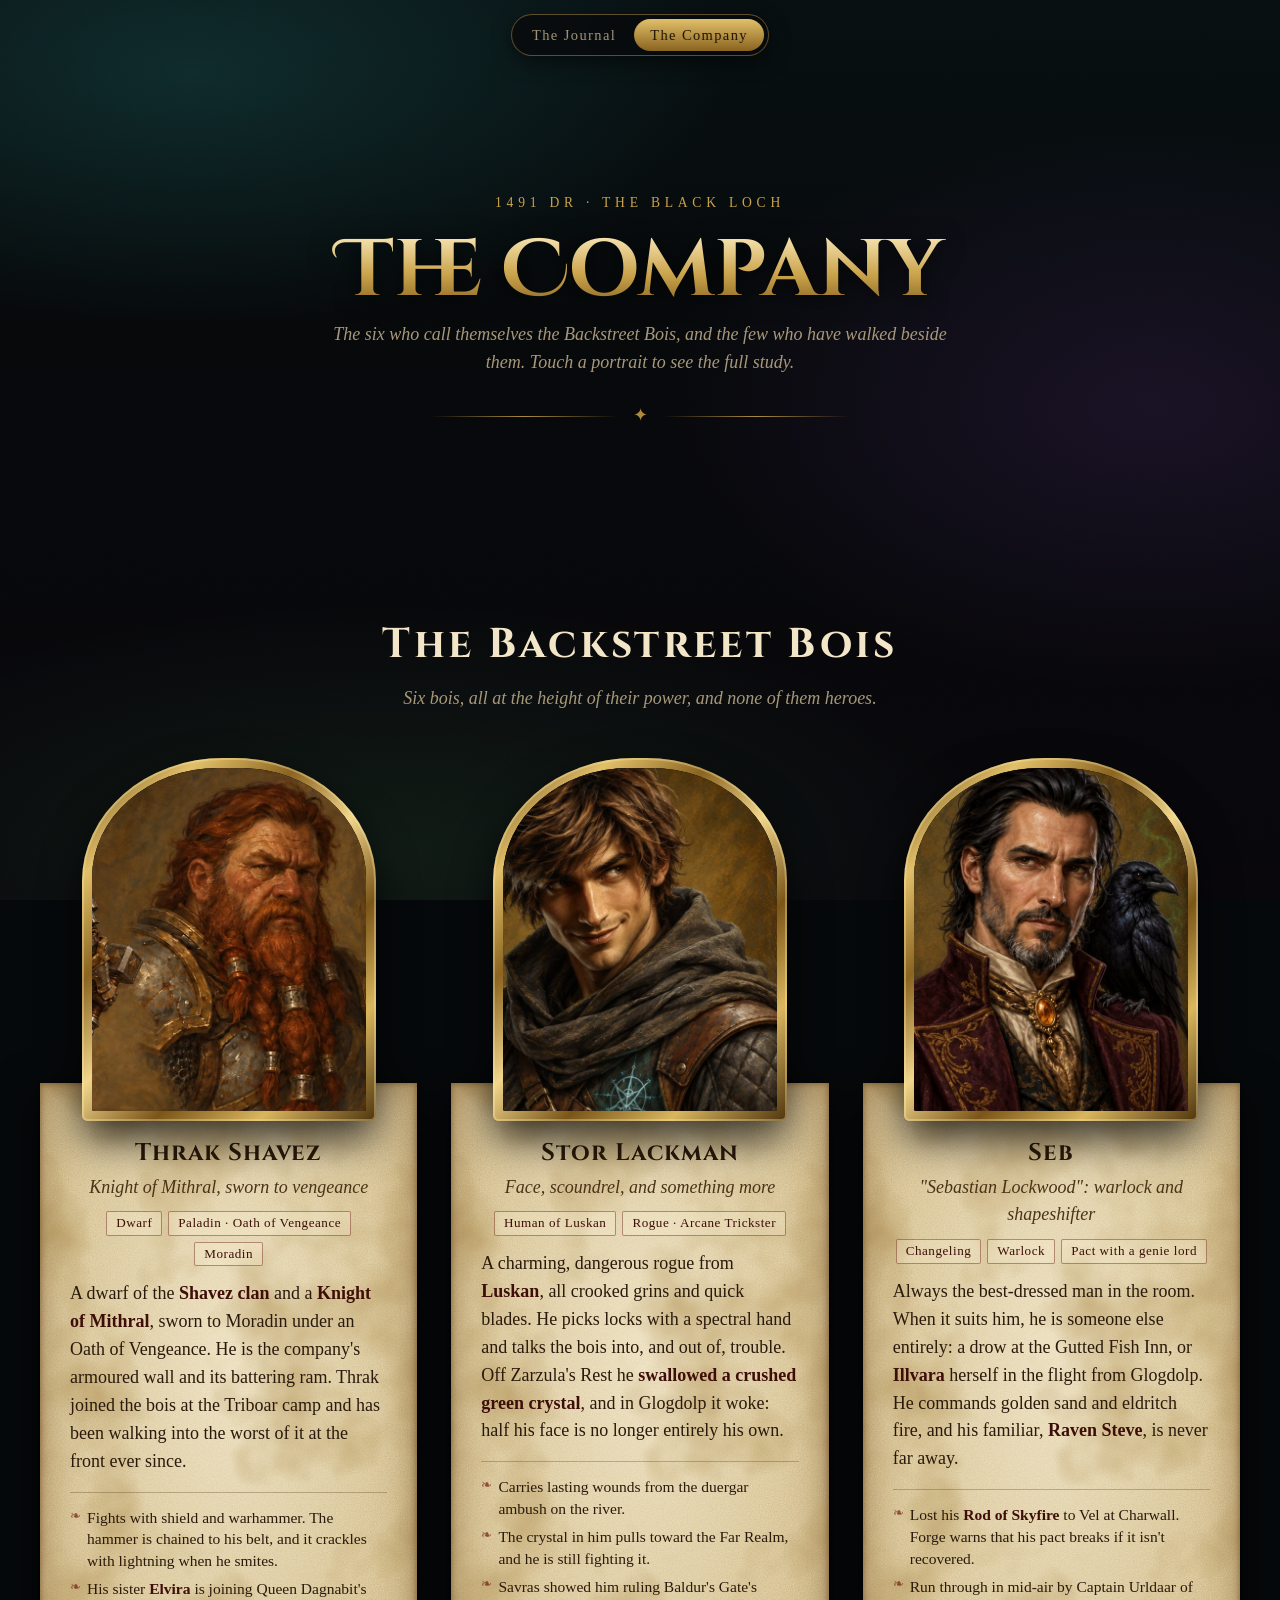
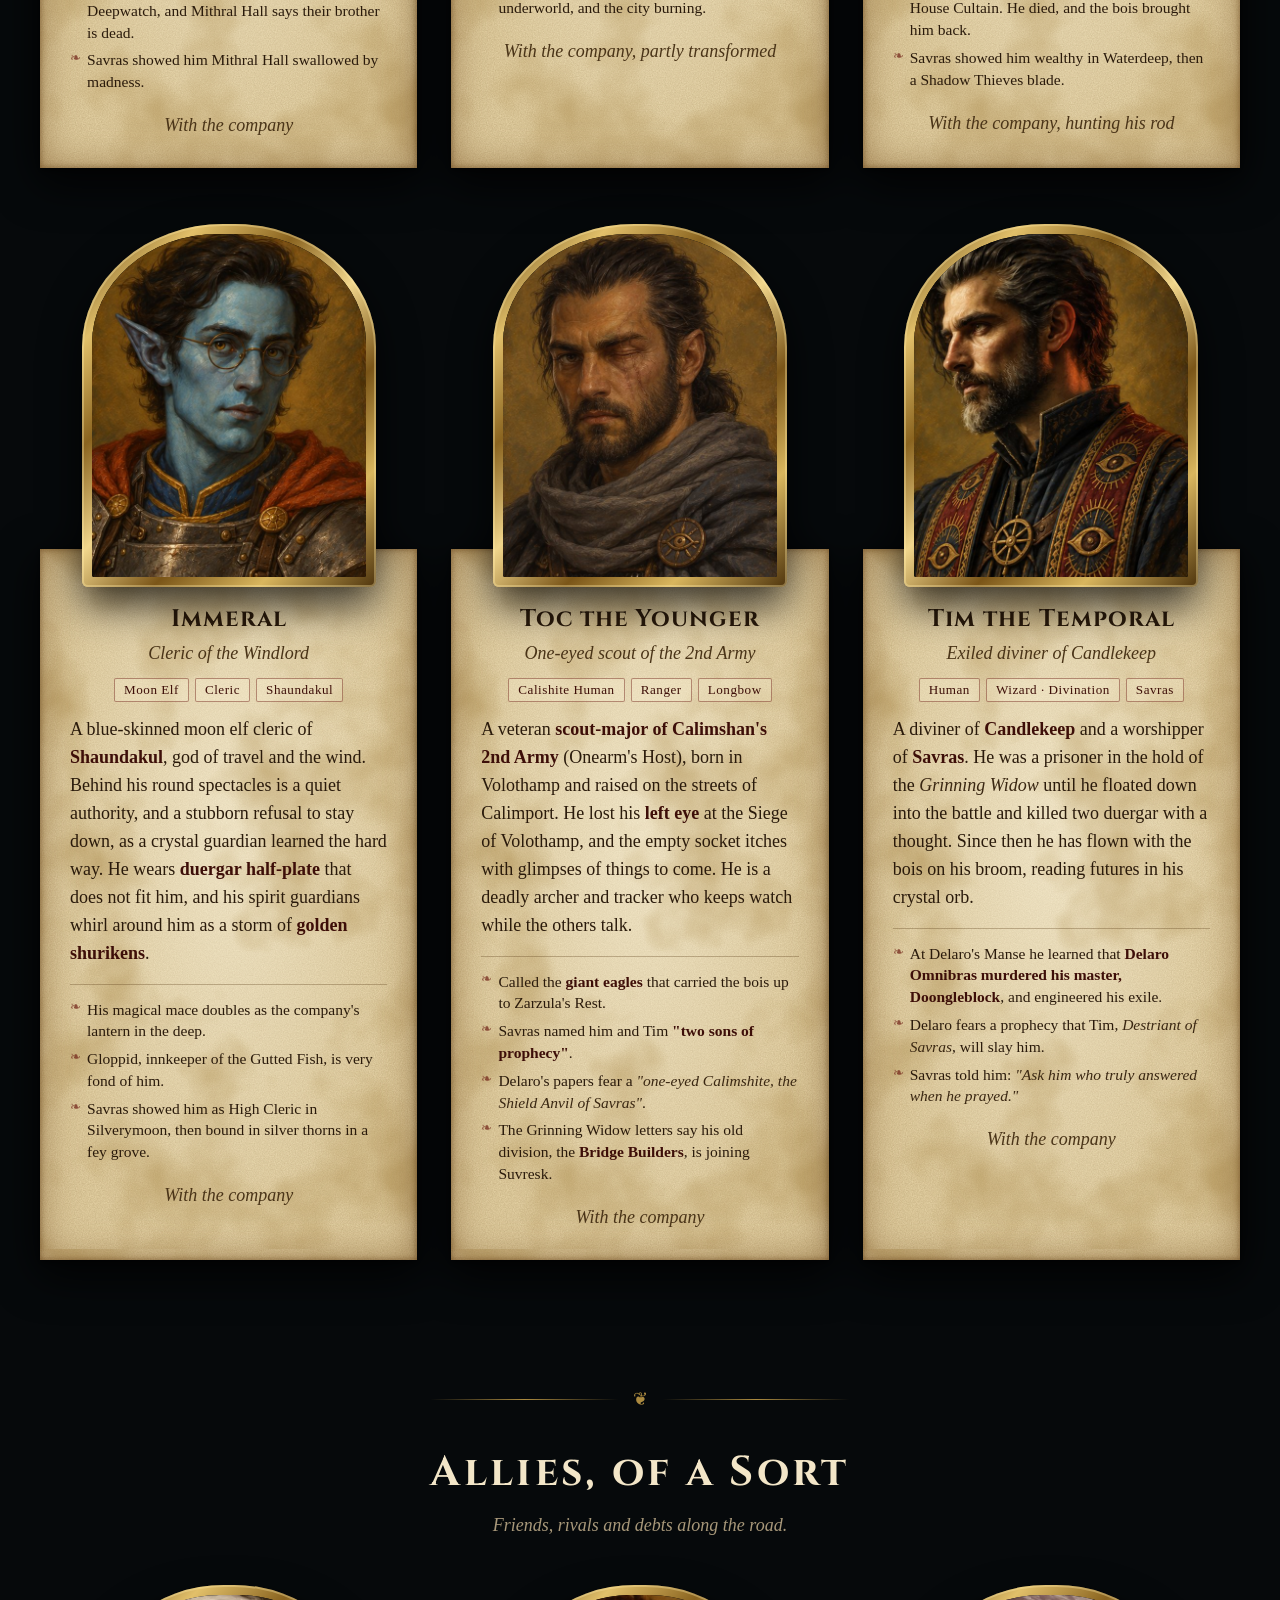
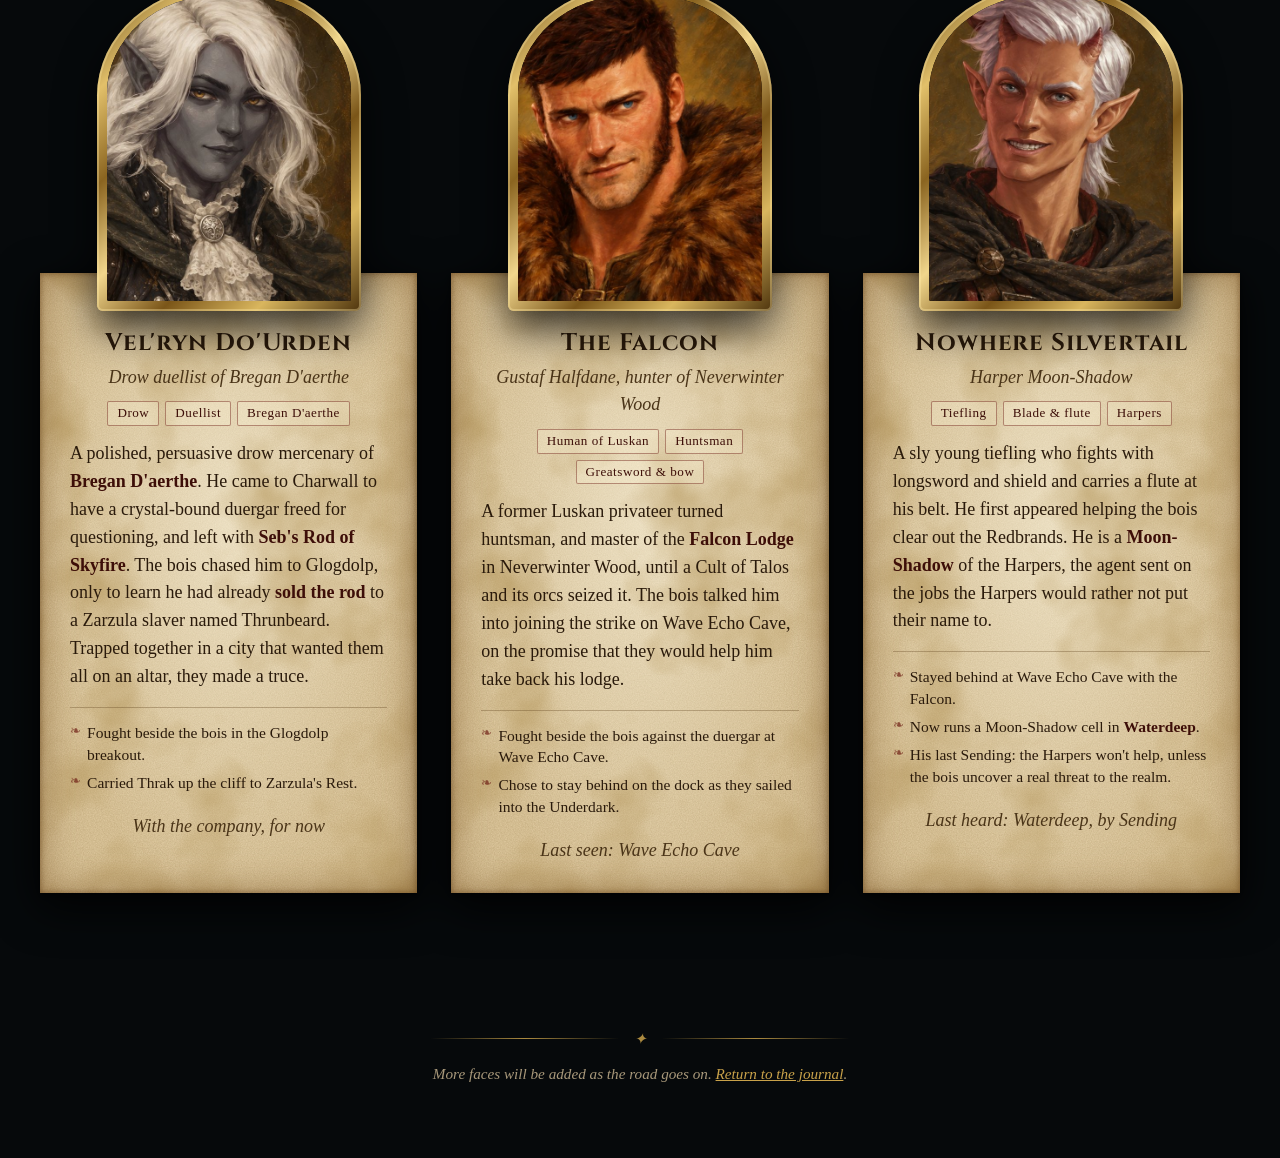
==== company.html @ 57faf9c8 "Add The Company page: party and ally portraits with profiles Co-Authored-By: Claude Opus 5.5 <norepl" ====
<!doctype html>
<html lang="en">
<head>
<meta charset="utf-8">
<meta name="viewport" content="width=device-width, initial-scale=1, viewport-fit=cover">
<title>The Company — The Backstreet Bois</title>
<meta name="description" content="The Backstreet Bois and the allies who walk with them: portraits and short profiles.">
<meta name="robots" content="noindex, nofollow">
<meta property="og:type" content="website">
<meta property="og:title" content="The Company — The Backstreet Bois">
<meta property="og:description" content="Portraits of the bois and their allies of the Black Loch.">
<meta property="og:url" content="https://acbueff.github.io/dnd-journal-the-bois/company.html">
<meta property="og:image" content="https://acbueff.github.io/dnd-journal-the-bois/assets/og-preview.jpg">
<meta name="twitter:card" content="summary_large_image">
<link rel="preconnect" href="https://fonts.googleapis.com">
<link rel="preconnect" href="https://fonts.gstatic.com" crossorigin>
<link href="https://fonts.googleapis.com/css2?family=Cinzel:wght@500;700&family=Cinzel+Decorative:wght@700&family=IM+Fell+English:ital@0;1&family=IM+Fell+English+SC&display=swap" rel="stylesheet">
<link rel="stylesheet" href="style.css">
</head>
<body>
  <div class="backdrop" aria-hidden="true"></div>
  <nav class="site-nav" aria-label="Site"><a href="index.html">The Journal</a><a href="company.html" aria-current="page">The Company</a></nav>

  <header class="company-hero">
    <div>
      <div class="kicker">1491 DR · The Black Loch</div>
      <h1>The Company</h1>
      <p>The six who call themselves the Backstreet Bois, and the few who have walked beside them. Touch a portrait to see the full study.</p>
      <div class="flourish">✦</div>
    </div>
  </header>

  <main>
    <section class="roster" aria-labelledby="party-title">
      <div class="roster-head"><h2 id="party-title">The Backstreet Bois</h2><p>Six bois, all at the height of their power, and none of them heroes.</p></div>
      <div class="roster-grid" id="party-grid"></div>
    </section>

    <section class="roster npcs" aria-labelledby="npc-title">
      <div class="roster-head"><div class="flourish">❦</div><h2 id="npc-title">Allies, of a Sort</h2><p>Friends, rivals and debts along the road.</p></div>
      <div class="roster-grid" id="npc-grid"></div>
    </section>
  </main>

  <footer>
    <div class="flourish">✦</div>
    More faces will be added as the road goes on. <a href="index.html" style="color:var(--gold)">Return to the journal</a>.
  </footer>

  <div class="lightbox" id="lightbox" hidden role="dialog" aria-modal="true" aria-label="Character study">
    <button class="close" type="button" aria-label="Close">×</button>
    <figure style="margin:0"><img alt=""><p></p></figure>
  </div>

  <script src="company.js"></script>
  <script>
  (function () {
    "use strict";
    var C = window.COMPANY;
    function card(p, i) {
      var a = document.createElement("article");
      a.className = "person reveal visible";
      a.id = p.id;
      a.innerHTML =
        '<div class="portrait" tabindex="0" role="button" aria-label="View full study of ' + p.name + '">' +
          '<img loading="lazy" src="assets/people/' + p.id + '-portrait.jpg" alt="Portrait of ' + p.name + '">' +
          '<span class="sheet-hint">full study</span></div>' +
        '<div class="parch-wrap" style="flex:1;display:flex"><div class="parchment" style="width:100%">' +
          "<h3>" + p.name + "</h3>" +
          '<p class="epithet">' + p.epithet + "</p>" +
          '<div class="tags">' + p.tags.map(function (t) { return "<span>" + t + "</span>"; }).join("") + "</div>" +
          '<p class="bio">' + p.bio + "</p>" +
          (p.facts && p.facts.length ? '<ul class="facts">' + p.facts.map(function (f) { return "<li>" + f + "</li>"; }).join("") + "</ul>" : "") +
          (p.status ? '<p class="quote">' + p.status + "</p>" : "") +
        "</div></div>";
      return a;
    }
    C.party.forEach(function (p, i) { document.getElementById("party-grid").appendChild(card(p, i)); });
    C.npcs.forEach(function (p, i) { document.getElementById("npc-grid").appendChild(card(p, i)); });

    var lb = document.getElementById("lightbox"), img = lb.querySelector("img"), cap = lb.querySelector("p"), last = null;
    function open(p) {
      last = document.activeElement;
      img.src = "assets/people/" + p.id + "-sheet.jpg"; img.alt = "Full character study of " + p.name; cap.textContent = p.name;
      lb.hidden = false; lb.querySelector(".close").focus();
    }
    function close() { lb.hidden = true; img.src = ""; if (last) last.focus(); }
    C.party.concat(C.npcs).forEach(function (p) {
      var el = document.querySelector("#" + p.id + " .portrait");
      el.addEventListener("click", function () { open(p); });
      el.addEventListener("keydown", function (e) { if (e.key === "Enter" || e.key === " ") { e.preventDefault(); open(p); } });
    });
    lb.addEventListener("click", close);
    document.addEventListener("keydown", function (e) { if (e.key === "Escape" && !lb.hidden) close(); });
  })();
  </script>
</body>
</html>
---- style.css ----
:root {
    --ink: #2a1a0b;
    --ink-soft: #4a3418;
    --parch: #e6d3a6;
    --parch-dark: #cdb27a;
    --gold: #c9a24a;
    --gold-bright: #f0d48a;
    --wax: #8d1c16;
    --abyss: #06090b;
    --loch: #0b1518;
    --glow-teal: rgba(56, 196, 190, .16);
    --glow-violet: rgba(140, 80, 200, .14);
    --glow-green: rgba(90, 210, 110, .10);
    --text-light: #e9dcc0;
    --muted-light: #a8987a;
    --serif: "IM Fell English", "Iowan Old Style", "Palatino Linotype", Palatino, Georgia, serif;
    --sc: "IM Fell English SC", "IM Fell English", Georgia, serif;
    --display: "Cinzel", "Trajan Pro", "Times New Roman", serif;
    --display-deco: "Cinzel Decorative", "Cinzel", "Times New Roman", serif;
    --noise: url("data:image/svg+xml;utf8,<svg xmlns='http://www.w3.org/2000/svg' width='220' height='220'><filter id='n'><feTurbulence type='fractalNoise' baseFrequency='.85' numOctaves='3' stitchTiles='stitch'/><feColorMatrix values='0 0 0 0 .32 0 0 0 0 .22 0 0 0 0 .08 0 0 0 .38 0'/></filter><rect width='100%' height='100%' filter='url(%23n)'/></svg>");
    --stains: url("data:image/svg+xml;utf8,<svg xmlns='http://www.w3.org/2000/svg' width='600' height='600'><filter id='s'><feTurbulence type='fractalNoise' baseFrequency='.012' numOctaves='4' seed='7'/><feColorMatrix values='0 0 0 0 .45 0 0 0 0 .3 0 0 0 0 .1 0 0 0 1.6 -.75'/></filter><rect width='100%' height='100%' filter='url(%23s)'/></svg>");
    color-scheme: dark;
  }

  * { box-sizing: border-box; }
  html { scroll-behavior: smooth; }
  body {
    margin: 0;
    background: var(--abyss);
    color: var(--text-light);
    font-family: var(--serif);
    font-size: 18px;
    line-height: 1.55;
    overflow-x: hidden;
  }

  /* ── Underdark backdrop ── */
  .backdrop {
    position: fixed; inset: 0; z-index: -2; pointer-events: none;
    background:
      radial-gradient(60vw 40vh at 15% 8%, var(--glow-teal), transparent 70%),
      radial-gradient(55vw 45vh at 90% 45%, var(--glow-violet), transparent 70%),
      radial-gradient(70vw 40vh at 30% 95%, var(--glow-green), transparent 70%),
      linear-gradient(180deg, #071012 0%, var(--abyss) 40%, #08070c 100%);
  }
  .backdrop::after {
    content: ""; position: absolute; inset: 0; opacity: .35;
    background-image: var(--noise); mix-blend-mode: overlay;
  }
  .motes { position: fixed; inset: 0; z-index: -1; pointer-events: none; overflow: hidden; }
  .mote {
    position: absolute; bottom: -10px; width: 4px; height: 4px; border-radius: 50%;
    background: rgba(140, 240, 220, .8); box-shadow: 0 0 10px 3px rgba(90, 220, 200, .45);
    animation: rise linear infinite; opacity: 0;
  }
  @keyframes rise {
    0% { transform: translate(0, 0); opacity: 0; }
    10% { opacity: .9; }
    90% { opacity: .6; }
    100% { transform: translate(var(--drift, 30px), -110vh); opacity: 0; }
  }

  /* ── Hero ── */
  .hero {
    min-height: 100vh; min-height: 100svh;
    display: grid; place-items: center; text-align: center;
    padding: 6vh 20px 10vh;
    position: relative;
  }
  .hero-inner { max-width: 900px; }
  .hero .kicker {
    font-family: var(--sc); letter-spacing: .35em; text-transform: uppercase;
    color: var(--gold); font-size: .85rem; opacity: .9;
  }
  .hero h1 {
    font-family: var(--display-deco); font-weight: 700;
    font-size: clamp(2.6rem, 8vw, 6rem); line-height: 1.02;
    margin: .25em 0 .1em;
    font-variant-ligatures: none; font-feature-settings: "liga" 0, "dlig" 0;
    background: linear-gradient(180deg, #fff0c4 0%, var(--gold) 55%, #7d5a1c 100%);
    -webkit-background-clip: text; background-clip: text; color: transparent;
    text-shadow: 0 0 40px rgba(240, 200, 110, .18);
    filter: drop-shadow(0 4px 12px rgba(0,0,0,.8));
  }
  .hero .sub {
    font-family: var(--display); font-size: clamp(1.1rem, 2.6vw, 1.7rem);
    color: var(--text-light); letter-spacing: .08em; margin: 0;
  }
  .hero .book {
    font-style: italic; color: var(--muted-light); margin: .9em 0 0; font-size: 1.05rem;
  }
  .flourish {
    display: flex; align-items: center; gap: 14px; justify-content: center;
    color: var(--gold); margin: 26px auto; max-width: 420px; opacity: .85;
  }
  .flourish::before, .flourish::after {
    content: ""; flex: 1; height: 1px;
    background: linear-gradient(90deg, transparent, var(--gold), transparent);
  }
  .hero .owners { font-family: var(--sc); letter-spacing: .12em; color: var(--muted-light); font-size: .95rem; }
  .scroll-cue {
    position: absolute; bottom: 4vh; left: 50%; transform: translateX(-50%);
    font-family: var(--sc); letter-spacing: .3em; font-size: .75rem; color: var(--gold);
    text-decoration: none; opacity: .8;
  }
  .scroll-cue span { display: block; margin: 8px auto 0; width: 1px; height: 42px;
    background: linear-gradient(var(--gold), transparent); animation: cue 2.4s ease-in-out infinite; }
  @keyframes cue { 0%,100% { transform: scaleY(.4); transform-origin: top; } 50% { transform: scaleY(1); } }

  /* ── Chart section ── */
  .chart-section { padding: 6vh 20px 4vh; display: grid; place-items: center; }
  .chart-frame {
    width: min(1100px, 100%);
    filter: drop-shadow(0 18px 40px rgba(0,0,0,.7));
  }
  .chart-sheet {
    position: relative; padding: clamp(14px, 3vw, 34px);
    background:
      var(--stains),
      radial-gradient(ellipse at 50% 45%, rgba(255,245,220,.35), transparent 70%),
      var(--noise), #d9c08c;
    background-size: cover, auto, auto, auto;
    color: var(--ink);
    box-shadow: inset 0 0 70px rgba(90, 55, 15, .65);
  }
  .chart-sheet h2 {
    font-family: var(--display); text-align: center; margin: 0 0 4px;
    font-size: clamp(1.3rem, 3vw, 2rem); letter-spacing: .06em;
  }
  .chart-sheet .chart-note { text-align: center; font-style: italic; color: var(--ink-soft); margin: 0 0 10px; font-size: .95rem; }
  .chart-svg { width: 100%; height: auto; display: block; }
  .chart-svg .loch { fill: rgba(30, 55, 60, .22); stroke: rgba(60, 40, 15, .65); stroke-width: 2.5; }
  .chart-svg .loch-label { font-family: var(--display); font-size: 34px; fill: rgba(60, 40, 15, .35); letter-spacing: 10px; }
  .chart-svg .route { fill: none; stroke: #7a1d12; stroke-width: 3.2; stroke-dasharray: 2 9; stroke-linecap: round; }
  .chart-svg .route-ghost { fill: none; stroke: rgba(90, 60, 25, .25); stroke-width: 2; stroke-dasharray: 2 9; stroke-linecap: round; }
  .chart-svg .node circle { fill: #e9d7a8; stroke: #3c260c; stroke-width: 2.5; }
  .chart-svg .node.visited circle { fill: #7a1d12; }
  .chart-svg .node.active circle { fill: #c62f1f; stroke: #2a1a0b; }
  .chart-svg .node.active .ring { fill: none; stroke: #c62f1f; stroke-width: 2; animation: ring 1.8s ease-out infinite; transform-box: fill-box; transform-origin: center; }
  @keyframes ring { from { transform: scale(1); opacity: .9; } to { transform: scale(3.2); opacity: 0; } }
  .chart-svg .node text { font-family: var(--sc); font-size: 19px; fill: #2a1a0b; paint-order: stroke; stroke: rgba(235, 220, 180, .85); stroke-width: 4px; }
  .chart-svg .node { cursor: pointer; }
  .chart-svg .node:hover circle, .chart-svg .node:focus-visible circle { stroke: #9a1a10; stroke-width: 4; }
  .chart-svg .compass text { font-family: var(--display); font-size: 16px; fill: rgba(60,40,15,.7); }

  /* ── Timeline ── */
  .timeline { position: relative; padding: 2vh 20px 10vh; max-width: 1240px; margin: 0 auto; }
  .spine {
    position: absolute; top: 0; bottom: 0; left: 50%; width: 2px; transform: translateX(-50%);
    background: linear-gradient(180deg, transparent, rgba(201,162,74,.55) 4%, rgba(201,162,74,.55) 96%, transparent);
    box-shadow: 0 0 12px rgba(201,162,74,.35);
  }

  .act {
    position: relative; text-align: center; margin: 12vh auto 7vh; max-width: 760px;
    padding: 22px 20px; background: radial-gradient(ellipse at center, rgba(6,9,11,.95) 40%, rgba(6,9,11,0) 75%);
  }
  .act .numeral {
    font-family: var(--display-deco); font-size: clamp(2.6rem, 7vw, 4.2rem); color: var(--gold);
    line-height: 1; text-shadow: 0 0 24px rgba(240, 200, 110, .3);
  }
  .act h2 { font-family: var(--display); font-size: clamp(1.6rem, 4.5vw, 2.8rem); margin: .2em 0 .1em; letter-spacing: .08em; color: #f3e6c8; }
  .act p { margin: 0; font-style: italic; color: var(--muted-light); }

  .entry { position: relative; margin: 0 0 9vh; }
  .entry .meta {
    font-family: var(--sc); letter-spacing: .08em; font-size: .88rem; color: var(--ink-soft);
    display: flex; flex-wrap: wrap; gap: .2em .9em; margin-bottom: .35em;
  }
  .entry .meta .place::before { content: "⌖ "; }
  .entry h3 { font-family: var(--display); font-weight: 700; margin: 0 0 .45em; font-size: 1.32rem; line-height: 1.2; letter-spacing: .02em; }
  .entry p { margin: 0; }

  /* side notes alternate around the spine on wide screens */
  .entry.side { width: calc(50% - 46px); }
  .entry.side.left { margin-right: auto; }
  .entry.side.right { margin-left: auto; }
  .entry.side::after {   /* wax-seal marker on the spine */
    content: ""; position: absolute; top: 30px; width: 22px; height: 22px; border-radius: 50%;
    background: radial-gradient(circle at 35% 30%, #c84a3a, var(--wax) 55%, #4a0b08 100%);
    box-shadow: 0 0 0 3px rgba(6,9,11,1), 0 0 14px rgba(200, 60, 40, .45);
  }
  .entry.side.left::after { right: -57px; }
  .entry.side.right::after { left: -57px; }

  /* parchment */
  .parch-wrap { filter: drop-shadow(0 12px 22px rgba(0,0,0,.65)) drop-shadow(0 2px 3px rgba(0,0,0,.6)); }
  .parchment {
    position: relative; color: var(--ink); padding: 26px 30px 28px;
    background:
      var(--stains),
      radial-gradient(ellipse at 50% 40%, rgba(255,250,232,.55), transparent 72%),
      var(--noise), var(--parch);
    background-size: 700px 700px, auto, auto, auto;
    box-shadow: inset 0 0 38px rgba(110, 70, 20, .55), inset 0 0 6px rgba(80, 45, 10, .6);
  }
  .parchment strong { color: #3d0e08; }
  .parchment em { color: #3a2712; }

  /* letters */
  .letter .parch-wrap { position: relative; }
  .letter .parchment { background-color: #ead9b0; padding-top: 44px; }
  .letter .seal {
    position: absolute; top: -18px; left: 50%; transform: translateX(-50%);
    width: 54px; height: 54px; border-radius: 50%; z-index: 2;
    background: radial-gradient(circle at 35% 30%, #d0503c, var(--wax) 55%, #3e0806 100%);
    box-shadow: 0 3px 8px rgba(0,0,0,.6), inset 0 -3px 6px rgba(0,0,0,.4);
    display: grid; place-items: center; color: rgba(255,210,190,.55);
    font-family: var(--display-deco); font-size: 20px;
  }
  .letter .addr { font-style: italic; font-size: .95rem; color: var(--ink-soft); margin-bottom: .7em; }
  .letter blockquote {
    margin: .8em 0; padding: .1em 0 .1em 1em; border-left: 2px solid rgba(110, 30, 20, .55);
    font-style: italic; font-size: 1.02rem;
  }

  /* sendings — ethereal */
  .sending .ether {
    position: relative; padding: 26px 30px; border-radius: 6px;
    background: radial-gradient(ellipse at 20% 0%, rgba(120, 90, 220, .25), transparent 60%),
                radial-gradient(ellipse at 90% 100%, rgba(60, 200, 210, .18), transparent 60%),
                rgba(12, 14, 26, .82);
    border: 1px solid rgba(160, 140, 255, .35);
    box-shadow: 0 0 30px rgba(120, 100, 255, .18), inset 0 0 30px rgba(120, 100, 255, .12);
    color: #dcd6ff;
  }
  .sending .meta { color: #a59ee0; }
  .sending h3 { color: #efeaff; text-shadow: 0 0 14px rgba(160, 140, 255, .6); }
  .sending .msg { margin: 1em 0 0; }
  .sending .msg .who { font-family: var(--sc); letter-spacing: .1em; color: #9fe6ea; font-size: .9rem; display: block; }
  .sending .msg p { font-style: italic; }
  .sending strong { color: #fff; }

  /* scenes — full width paintings */
  .entry.scene { max-width: 1120px; margin-left: auto; margin-right: auto; }
  .entry.scene::after { content: none; }
  .frame {
    position: relative; padding: 14px; cursor: zoom-in;
    background: linear-gradient(135deg, #5b3e12, #e2c06a 18%, #8a6420 34%, #f1d68c 50%, #7a5518 66%, #d9b65e 82%, #4e340d);
    box-shadow: 0 25px 60px rgba(0,0,0,.75), inset 0 0 0 2px rgba(255, 235, 170, .35);
  }
  .frame::before {
    content: ""; position: absolute; inset: 9px; border: 1px solid rgba(60, 35, 5, .7); pointer-events: none;
  }
  .frame img { display: block; width: 100%; height: auto; aspect-ratio: 16 / 9; object-fit: cover;
    box-shadow: inset 0 0 0 1px rgba(0,0,0,.6); background: #111; }
  .frame.pending { cursor: default; }
  .frame.pending .canvas {
    aspect-ratio: 16 / 9; display: grid; place-items: center; text-align: center; padding: 24px;
    background: radial-gradient(ellipse at center, #2a2216, #120e08 75%);
    color: var(--muted-light); font-style: italic;
  }
  .frame.pending .canvas b { display: block; font-family: var(--display); font-style: normal; color: var(--gold); letter-spacing: .08em; font-size: 1.15rem; margin-bottom: .4em; }
  .scene .caption { width: min(720px, 92%); margin: -64px 0 0 auto; position: relative; z-index: 2; }
  .entry.scene.flip .caption { margin: -64px auto 0 0; }

  /* you are here */
  .entry.here { max-width: 680px; margin-left: auto; margin-right: auto; text-align: center; }
  .entry.here .parchment { border: 0; }
  .entry.here .stamp {
    display: inline-block; font-family: var(--display); letter-spacing: .25em; font-size: .85rem;
    color: var(--wax); border: 2px solid var(--wax); padding: 3px 12px 2px; transform: rotate(-3deg);
    margin-bottom: 10px;
  }
  .entry.here .meta { justify-content: center; }
  .ink-wet { text-align: center; color: var(--muted-light); font-style: italic; margin-top: -4vh; }

  /* reveal animation */
  .reveal { opacity: 0; transform: translateY(40px) rotate(var(--tilt, 0deg)) scale(.985); transition: opacity 1s ease, transform 1.1s cubic-bezier(.2,.7,.2,1); }
  .reveal.visible { opacity: 1; transform: translateY(0) rotate(var(--tilt, 0deg)) scale(1); }

  /* ── Ledger ── */
  .ledger { padding: 8vh 20px 12vh; max-width: 1240px; margin: 0 auto; }
  .ledger-head { text-align: center; margin-bottom: 5vh; }
  .ledger-head h2 { font-family: var(--display); font-size: clamp(1.8rem, 5vw, 3rem); letter-spacing: .08em; margin: .2em 0; color: #f3e6c8; }
  .ledger-head p { font-style: italic; color: var(--muted-light); margin: 0; }
  .ledger-grid { display: grid; grid-template-columns: repeat(auto-fit, minmax(290px, 1fr)); gap: 34px 28px; }
  .ledger-card h3 { font-family: var(--display); margin: 0 0 .6em; font-size: 1.25rem; display: flex; gap: .5em; align-items: baseline; border-bottom: 1px solid rgba(80, 50, 15, .35); padding-bottom: .35em; }
  .ledger-card h3 .icon { color: var(--wax); }
  .ledger-card ul { margin: 0; padding: 0; list-style: none; }
  .ledger-card li { padding: .32em 0 .32em 1.1em; position: relative; font-size: 1rem; line-height: 1.45; }
  .ledger-card li::before { content: "❧"; position: absolute; left: 0; top: .32em; color: rgba(110, 30, 20, .7); font-size: .85em; }

  footer { text-align: center; padding: 4vh 20px 8vh; color: var(--muted-light); font-style: italic; font-size: .95rem; }
  footer .flourish { margin-bottom: 12px; }

  /* ── Mini chart (follows the reader) ── */
  .mini-chart {
    position: fixed; right: 18px; bottom: calc(18px + env(safe-area-inset-bottom, 0px)); z-index: 20;
    width: 300px; transition: opacity .4s ease, transform .4s ease;
    filter: drop-shadow(0 10px 24px rgba(0,0,0,.75));
  }
  .mini-chart.hidden { opacity: 0; transform: translateY(20px); pointer-events: none; }
  .mini-chart .chart-sheet { padding: 10px 10px 8px; }
  .mini-chart .mini-title { display: flex; justify-content: space-between; align-items: center; font-family: var(--sc); font-size: .85rem; color: var(--ink); margin-bottom: 2px; gap: 8px; }
  .mini-chart .mini-title b { font-family: var(--display); font-weight: 700; letter-spacing: .04em; white-space: nowrap; overflow: hidden; text-overflow: ellipsis; }
  .mini-chart button {
    font: inherit; font-family: var(--sc); font-size: .8rem; background: transparent; color: var(--wax);
    border: 1px solid rgba(141, 28, 22, .55); padding: 1px 8px; cursor: pointer; border-radius: 2px;
  }
  .mini-chart.collapsed .chart-svg { display: none; }
  .mini-chart .chart-svg .node text { display: none; }
  .mini-chart .chart-svg .loch-label { display: none; }

  /* ── Lightbox ── */
  .lightbox {
    position: fixed; inset: 0; z-index: 50; background: rgba(3, 4, 6, .92);
    display: grid; place-items: center; padding: 3vh 3vw; cursor: zoom-out;
  }
  .lightbox[hidden] { display: none !important; }
  .lightbox img { max-width: 100%; max-height: 86vh; box-shadow: 0 0 0 10px #8a6420, 0 30px 80px rgba(0,0,0,.8); }
  .lightbox p { font-family: var(--display); color: var(--gold-bright); letter-spacing: .08em; margin: 18px 0 0; text-align: center; }
  .lightbox .close { position: absolute; top: calc(14px + env(safe-area-inset-top, 0px)); right: 18px; font: 2rem/1 var(--display); color: var(--gold); background: none; border: 0; cursor: pointer; }

  /* ── Small screens ── */
  @media (max-width: 900px) {
    body { font-size: 17px; }
    .spine { left: 14px; }
    .timeline { padding-left: 36px; padding-right: 14px; }
    .entry.side, .entry.side.left, .entry.side.right { width: auto; margin-left: 0; margin-right: 0; }
    .entry.side::after, .entry.side.left::after, .entry.side.right::after { left: -31px; right: auto; top: 26px; width: 16px; height: 16px; }
    .act { text-align: left; margin-left: 0; padding-left: 0; }
    .scene .caption, .entry.scene.flip .caption { width: auto; margin: -24px 10px 0; }
    .frame { padding: 8px; }
    .parchment { padding: 22px 20px 24px; }
    .mini-chart { width: 220px; right: 10px; bottom: calc(10px + env(safe-area-inset-bottom, 0px)); }
  }
  @media (max-width: 520px) {
    .mini-chart { width: auto; left: auto; }
    .mini-chart:not(.collapsed) { width: calc(100vw - 20px); }
  }

  @media (prefers-reduced-motion: reduce) {
    html { scroll-behavior: auto; }
    .reveal { opacity: 1; transform: none; transition: none; }
    .mote, .scroll-cue span, .chart-svg .node.active .ring { animation: none; display: none; }
  }

/* ── Site navigation (shared) ── */
.site-nav {
  position: fixed; top: calc(14px + env(safe-area-inset-top, 0px)); left: 50%; transform: translateX(-50%); z-index: 30;
  display: flex; gap: 2px; padding: 4px; border-radius: 999px;
  background: rgba(8, 10, 12, .78); border: 1px solid rgba(201, 162, 74, .45);
  box-shadow: 0 6px 20px rgba(0,0,0,.5); backdrop-filter: blur(6px);
}
.site-nav a {
  font-family: var(--sc); letter-spacing: .1em; font-size: .9rem; color: var(--muted-light);
  text-decoration: none; padding: 5px 16px; border-radius: 999px; white-space: nowrap;
}
.site-nav a:hover { color: var(--gold-bright); }
.site-nav a[aria-current="page"] { background: linear-gradient(180deg, #e2c06a, #8a6420); color: #1d1206; }

/* ── The Company page ── */
.company-hero { min-height: 62vh; display: grid; place-items: center; text-align: center; padding: 14vh 20px 4vh; }
.company-hero h1 {
  font-family: var(--display-deco); font-weight: 700; font-size: clamp(2.4rem, 7vw, 5rem); line-height: 1.05; margin: .2em 0 .1em;
  font-variant-ligatures: none; font-feature-settings: "liga" 0, "dlig" 0;
  background: linear-gradient(180deg, #fff0c4 0%, var(--gold) 55%, #7d5a1c 100%);
  -webkit-background-clip: text; background-clip: text; color: transparent;
  filter: drop-shadow(0 4px 12px rgba(0,0,0,.8));
}
.company-hero p { margin: 0; color: var(--muted-light); font-style: italic; max-width: 640px; }
.company-hero .kicker { font-family: var(--sc); letter-spacing: .35em; text-transform: uppercase; color: var(--gold); font-size: .85rem; font-style: normal; }

.roster { max-width: 1240px; margin: 0 auto; padding: 2vh 20px 8vh; }
.roster-head { text-align: center; margin: 4vh 0 5vh; }
.roster-head h2 { font-family: var(--display); font-size: clamp(1.6rem, 4.5vw, 2.6rem); letter-spacing: .08em; margin: .2em 0; color: #f3e6c8; }
.roster-head p { margin: 0; font-style: italic; color: var(--muted-light); }
.roster-grid { display: grid; grid-template-columns: repeat(auto-fill, minmax(330px, 1fr)); gap: 56px 34px; }

.person { display: flex; flex-direction: column; align-items: stretch; }
.portrait {
  position: relative; margin: 0 auto -38px; width: 78%; z-index: 2; cursor: zoom-in;
  padding: 10px; border-radius: 48% 48% 6px 6px / 34% 34% 6px 6px;
  background: linear-gradient(135deg, #5b3e12, #e2c06a 18%, #8a6420 34%, #f1d68c 50%, #7a5518 66%, #d9b65e 82%, #4e340d);
  box-shadow: 0 18px 40px rgba(0,0,0,.75), inset 0 0 0 2px rgba(255,235,170,.35);
}
.portrait img {
  display: block; width: 100%; aspect-ratio: 4 / 5; object-fit: cover; object-position: 50% 22%;
  border-radius: 46% 46% 2px 2px / 32% 32% 2px 2px; background: #111;
  box-shadow: inset 0 0 0 1px rgba(0,0,0,.6);
}
.portrait .sheet-hint {
  position: absolute; bottom: 18px; left: 50%; transform: translateX(-50%);
  font-family: var(--sc); font-size: .75rem; letter-spacing: .12em; color: #f3e6c8;
  background: rgba(10, 8, 4, .7); padding: 2px 10px; border-radius: 2px; opacity: 0; transition: opacity .25s;
}
.portrait:hover .sheet-hint, .portrait:focus-visible .sheet-hint { opacity: 1; }
.person .parchment { padding-top: 52px; text-align: center; flex: 1; }
.person h3 { font-family: var(--display); font-weight: 700; font-size: 1.5rem; margin: 0; letter-spacing: .04em; }
.person .epithet { font-style: italic; color: var(--ink-soft); margin: .1em 0 .55em; }
.person .tags { display: flex; flex-wrap: wrap; gap: 6px; justify-content: center; margin-bottom: .8em; }
.person .tags span {
  font-family: var(--sc); font-size: .82rem; letter-spacing: .04em; color: #3d0e08;
  border: 1px solid rgba(110, 30, 20, .45); padding: 1px 9px; border-radius: 2px; background: rgba(255, 245, 220, .25);
}
.person .bio { text-align: left; margin: 0; }
.person .facts { text-align: left; list-style: none; padding: 0; margin: .9em 0 0; border-top: 1px solid rgba(80, 50, 15, .3); padding-top: .6em; }
.person .facts li { padding: .2em 0 .2em 1.1em; position: relative; font-size: .97rem; line-height: 1.4; }
.person .facts li::before { content: "❧"; position: absolute; left: 0; top: .22em; color: rgba(110, 30, 20, .7); font-size: .85em; }
.person .quote { margin: .9em 0 0; font-style: italic; color: var(--ink-soft); }

.roster.npcs .portrait { width: 70%; }
.roster.npcs .parchment { background-color: #e0caa0; }

@media (max-width: 520px) {
  .site-nav a { padding: 5px 11px; font-size: .82rem; }
  .roster-grid { grid-template-columns: 1fr; }
}
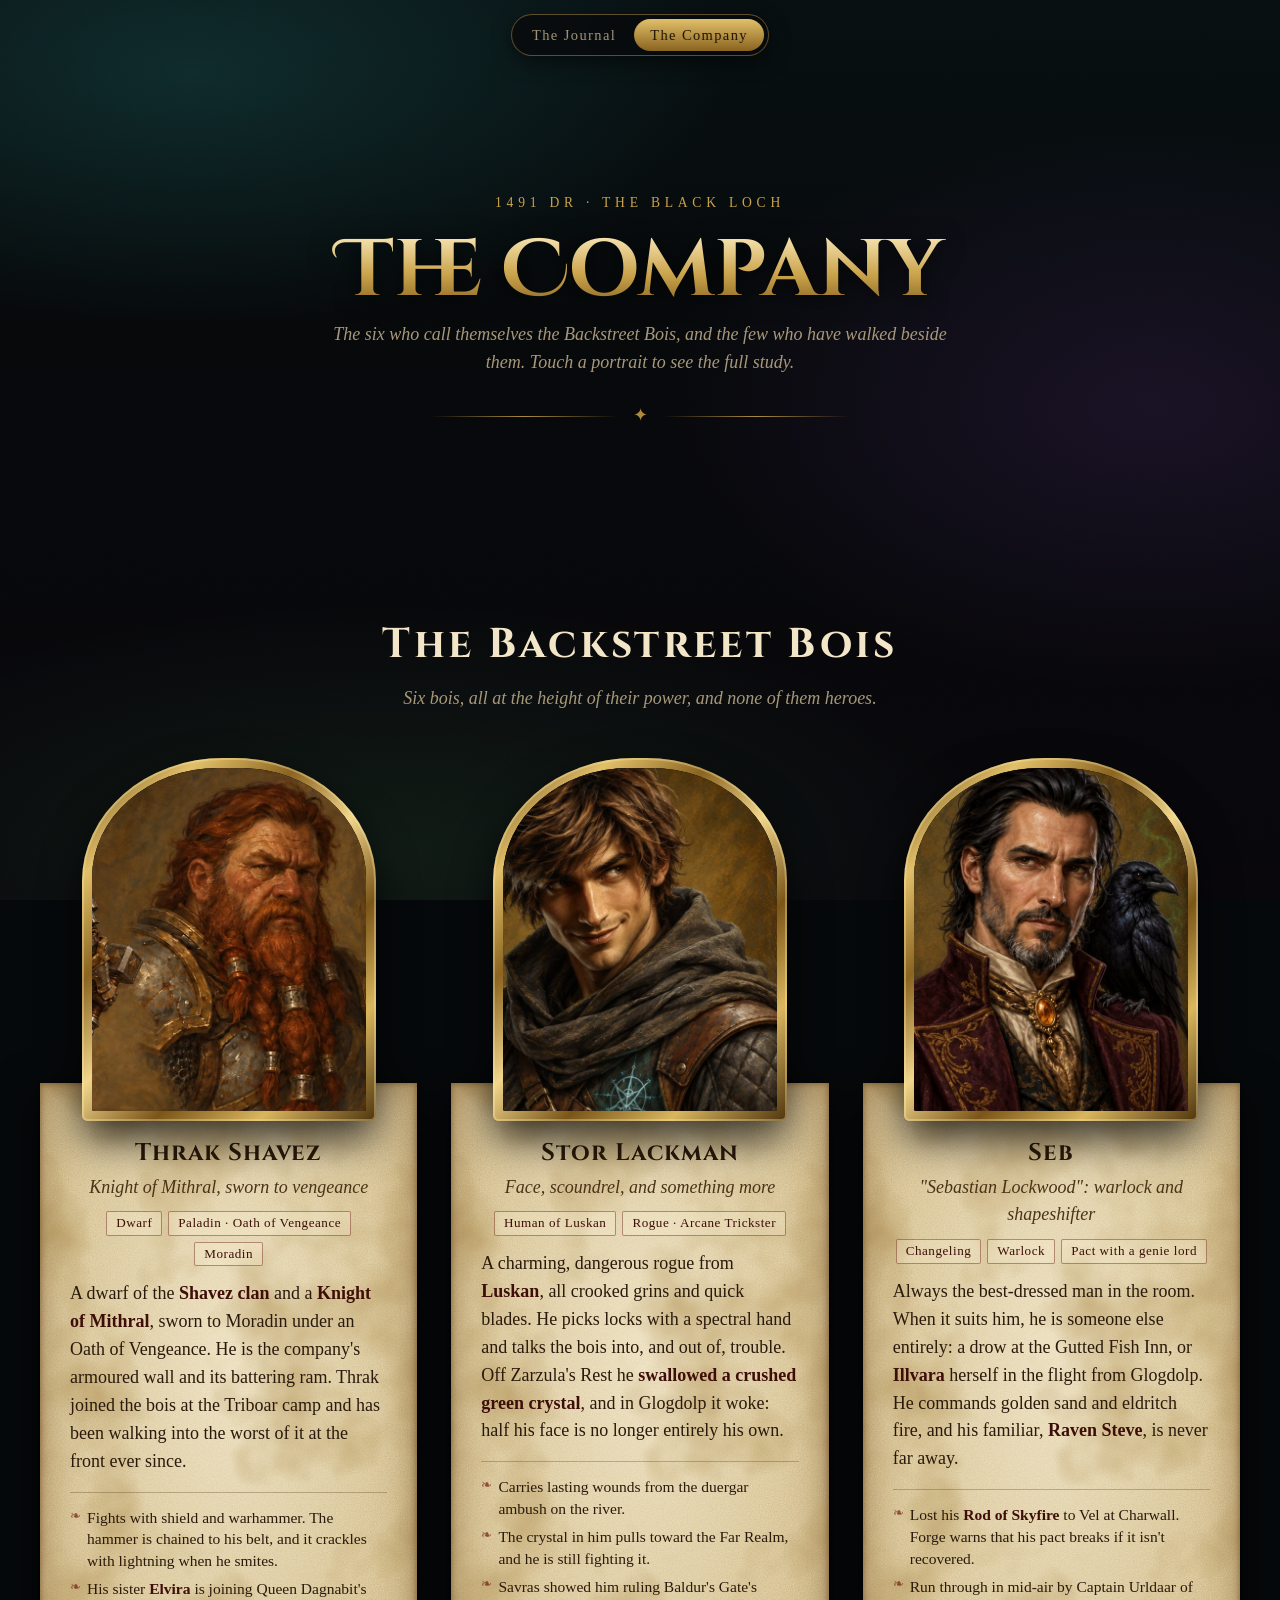
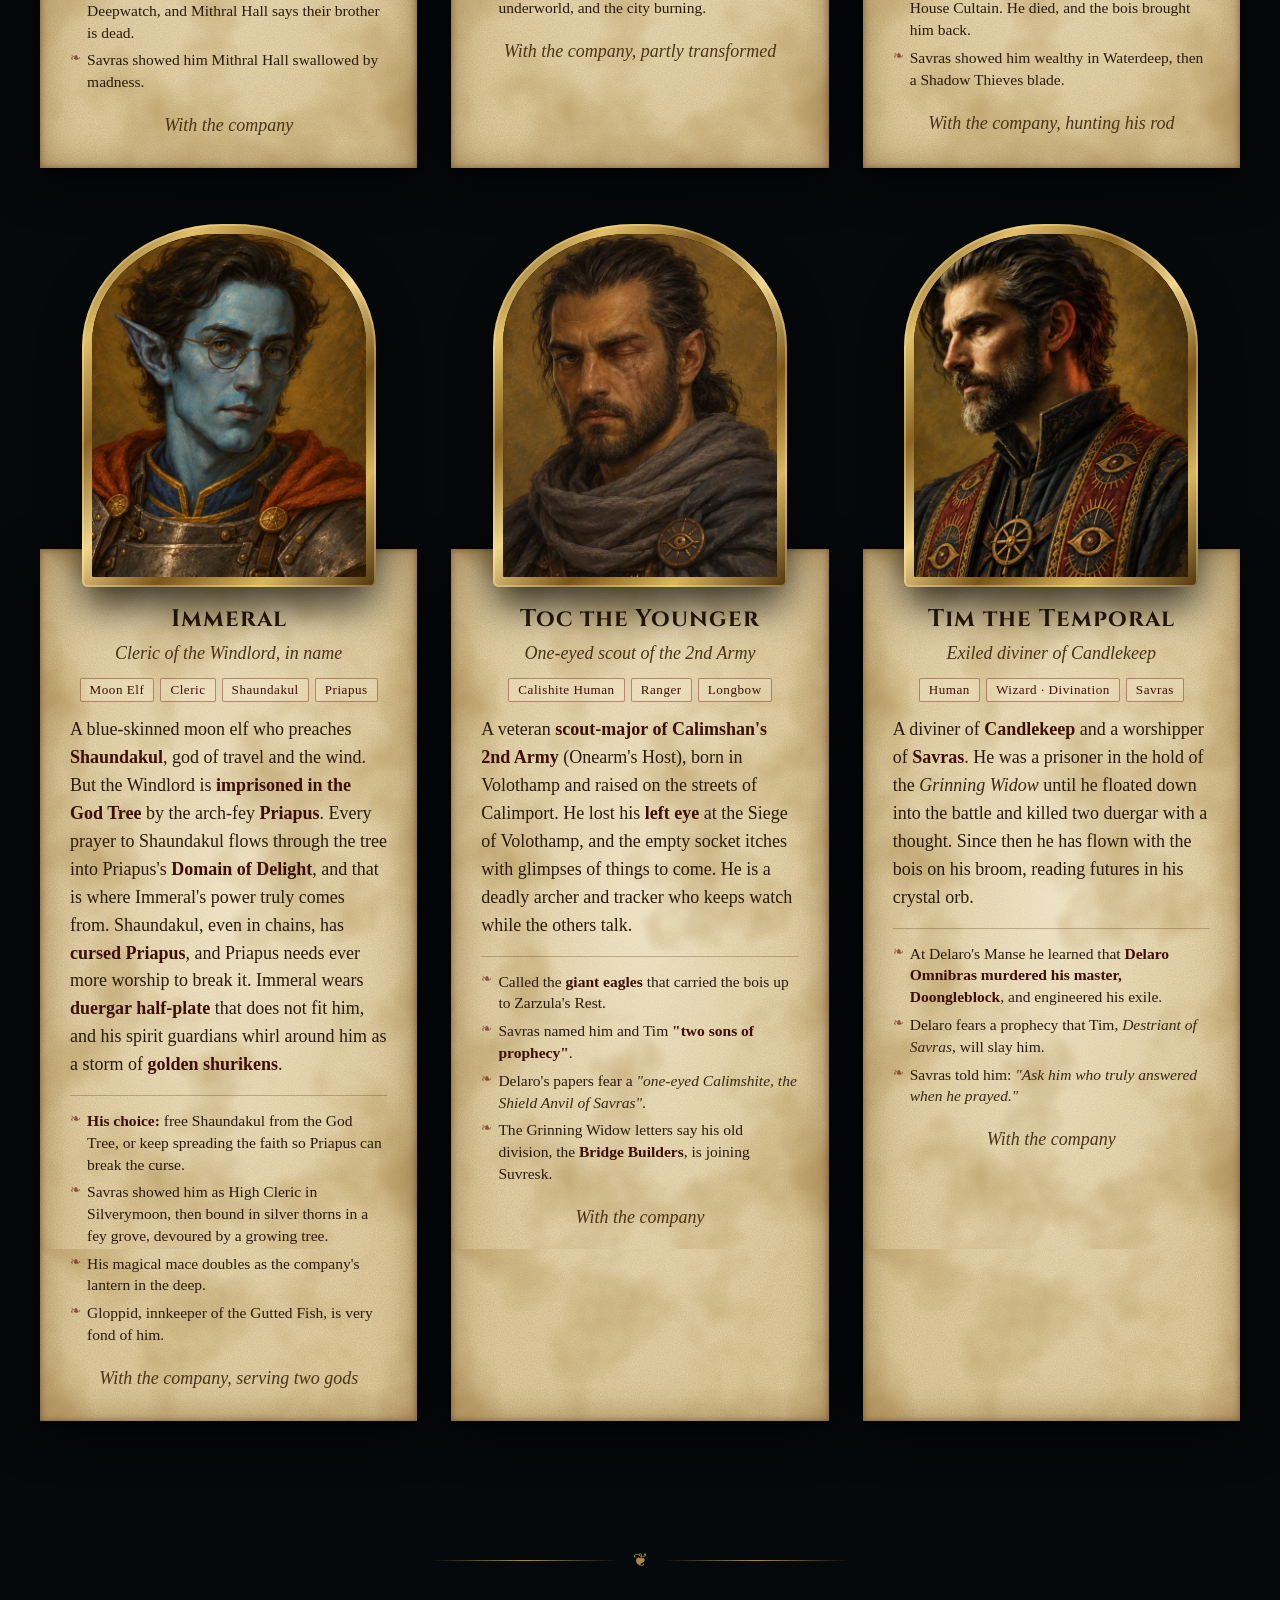
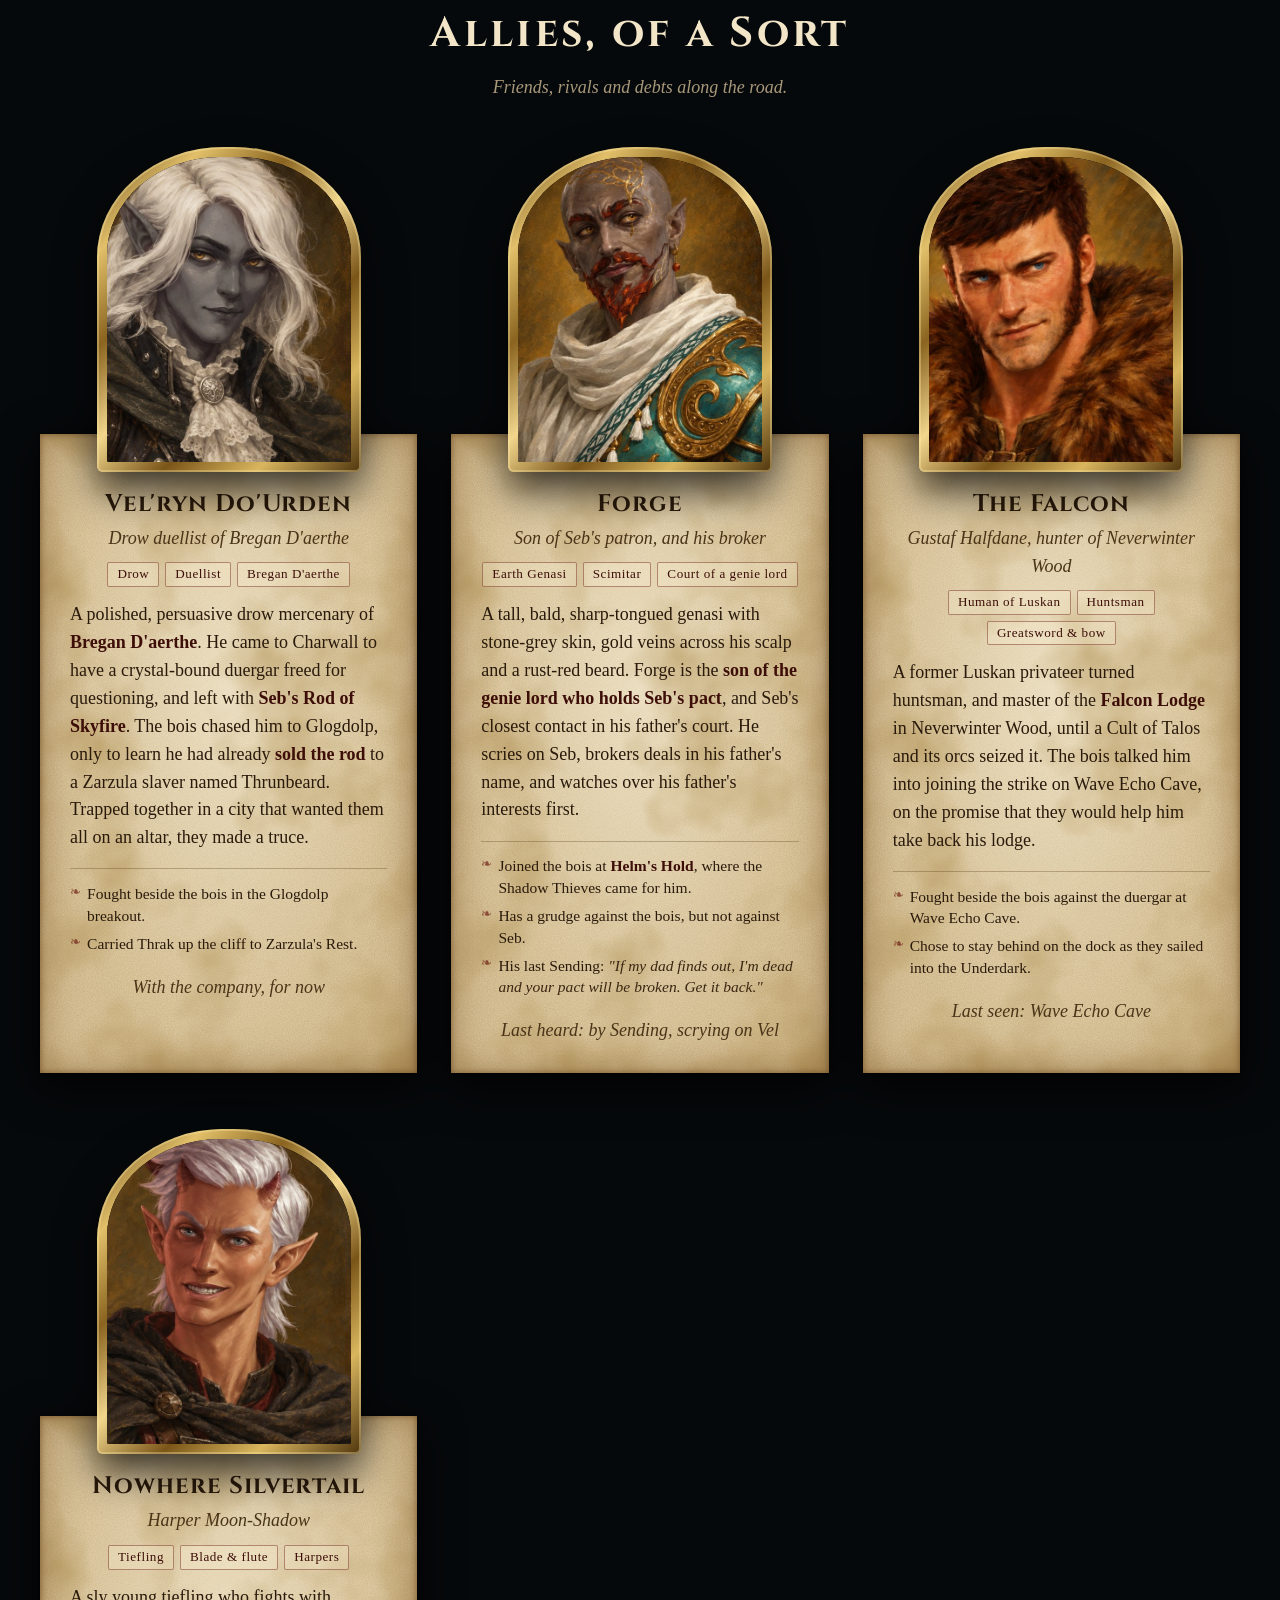
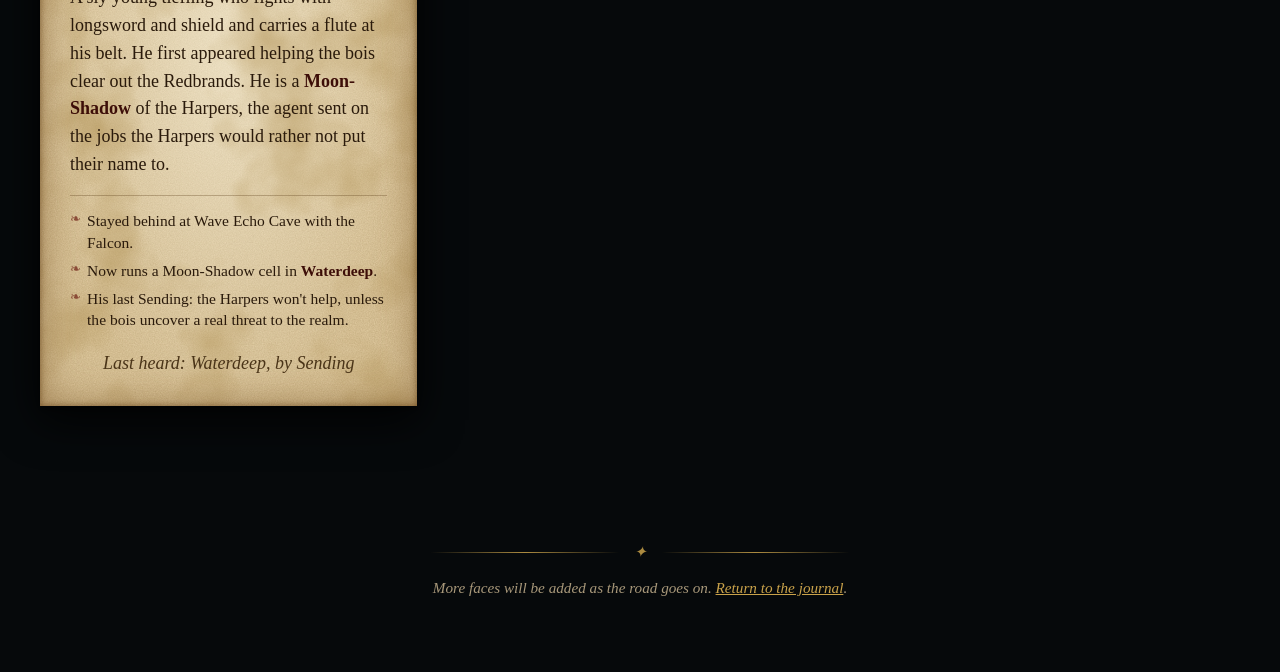
==== commit 5826c0d1: "Cache-busting version stamps and publish script Co-Authored-By: Claude Opus 5.5 <noreply@anthropic.c" ====
--- a/company.html
+++ b/company.html
@@ -15,7 +15,7 @@
 <link rel="preconnect" href="https://fonts.googleapis.com">
 <link rel="preconnect" href="https://fonts.gstatic.com" crossorigin>
 <link href="https://fonts.googleapis.com/css2?family=Cinzel:wght@500;700&family=Cinzel+Decorative:wght@700&family=IM+Fell+English:ital@0;1&family=IM+Fell+English+SC&display=swap" rel="stylesheet">
-<link rel="stylesheet" href="style.css">
+<link rel="stylesheet" href="style.css?v=202610231310">
 </head>
 <body>
   <div class="backdrop" aria-hidden="true"></div>
@@ -52,7 +52,7 @@
     <figure style="margin:0"><img alt=""><p></p></figure>
   </div>
 
-  <script src="company.js"></script>
+  <script src="company.js?v=202610231310"></script>
   <script>
   (function () {
     "use strict";
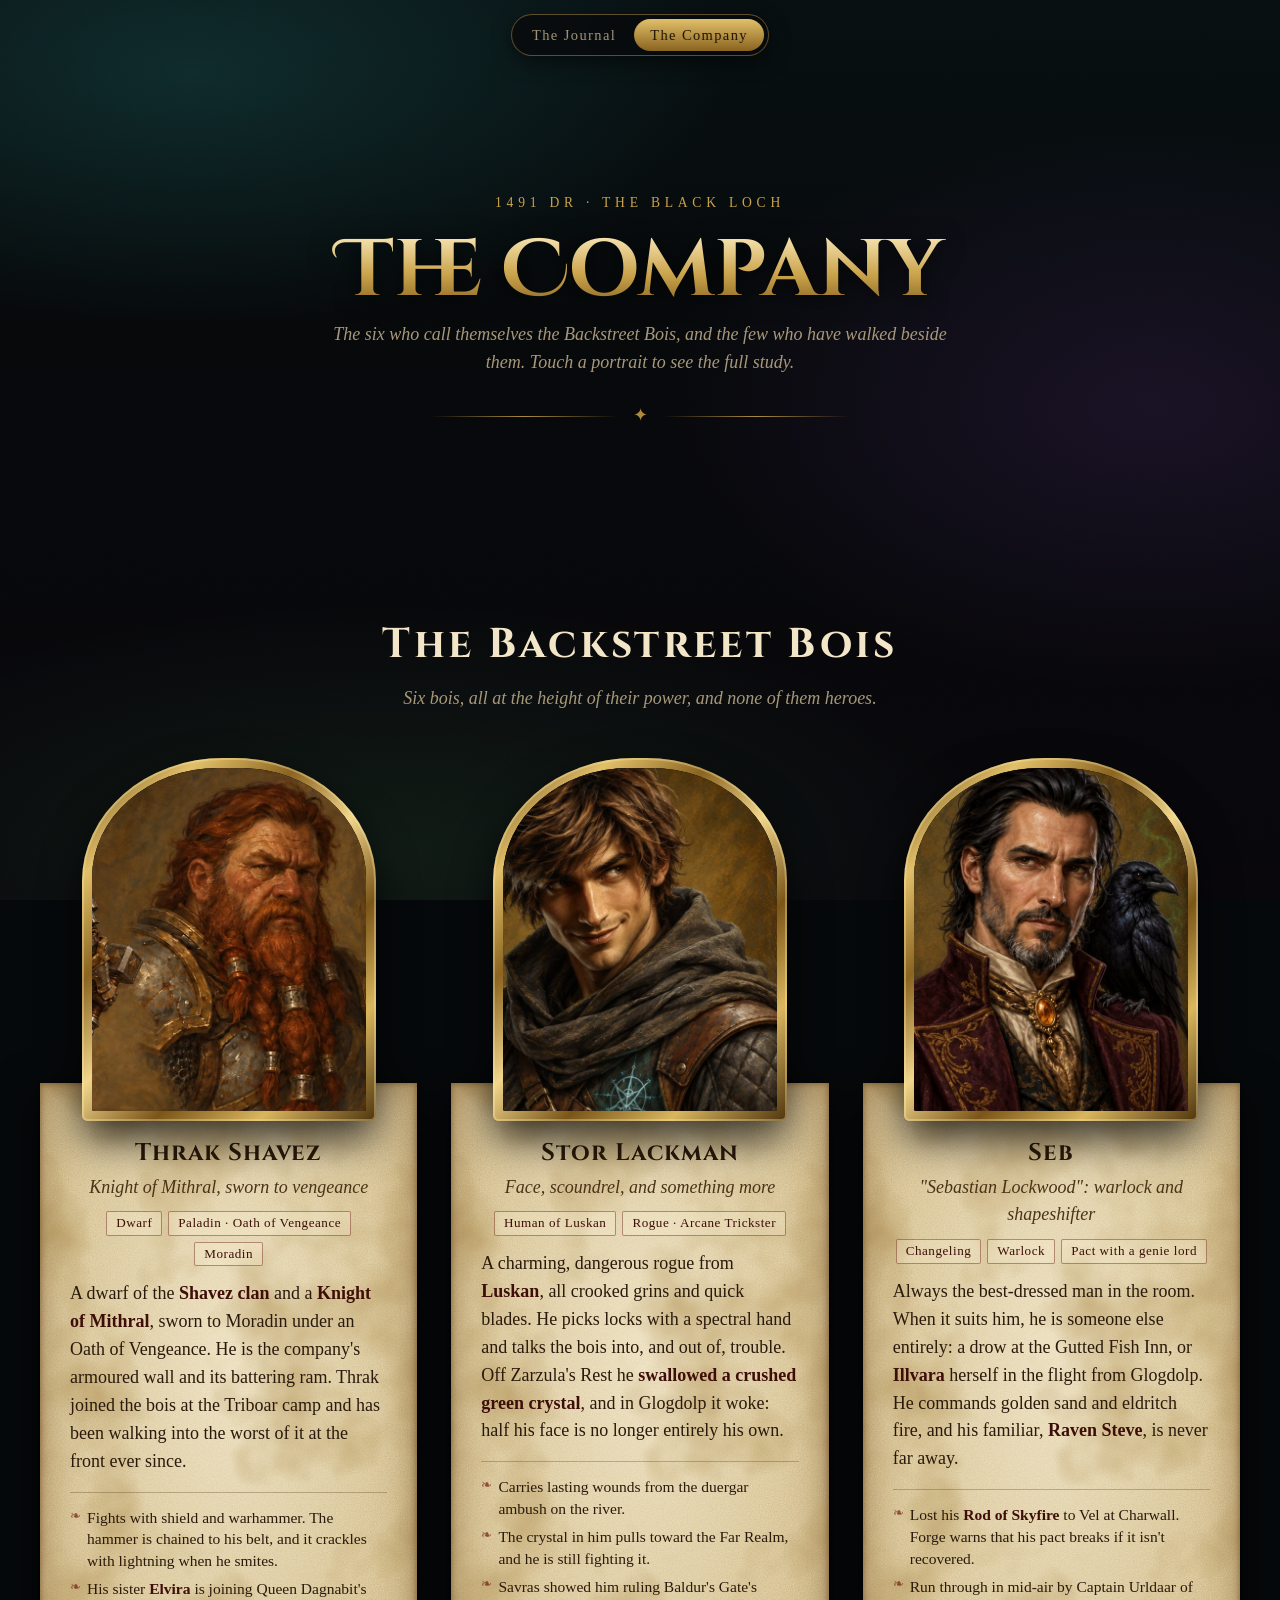
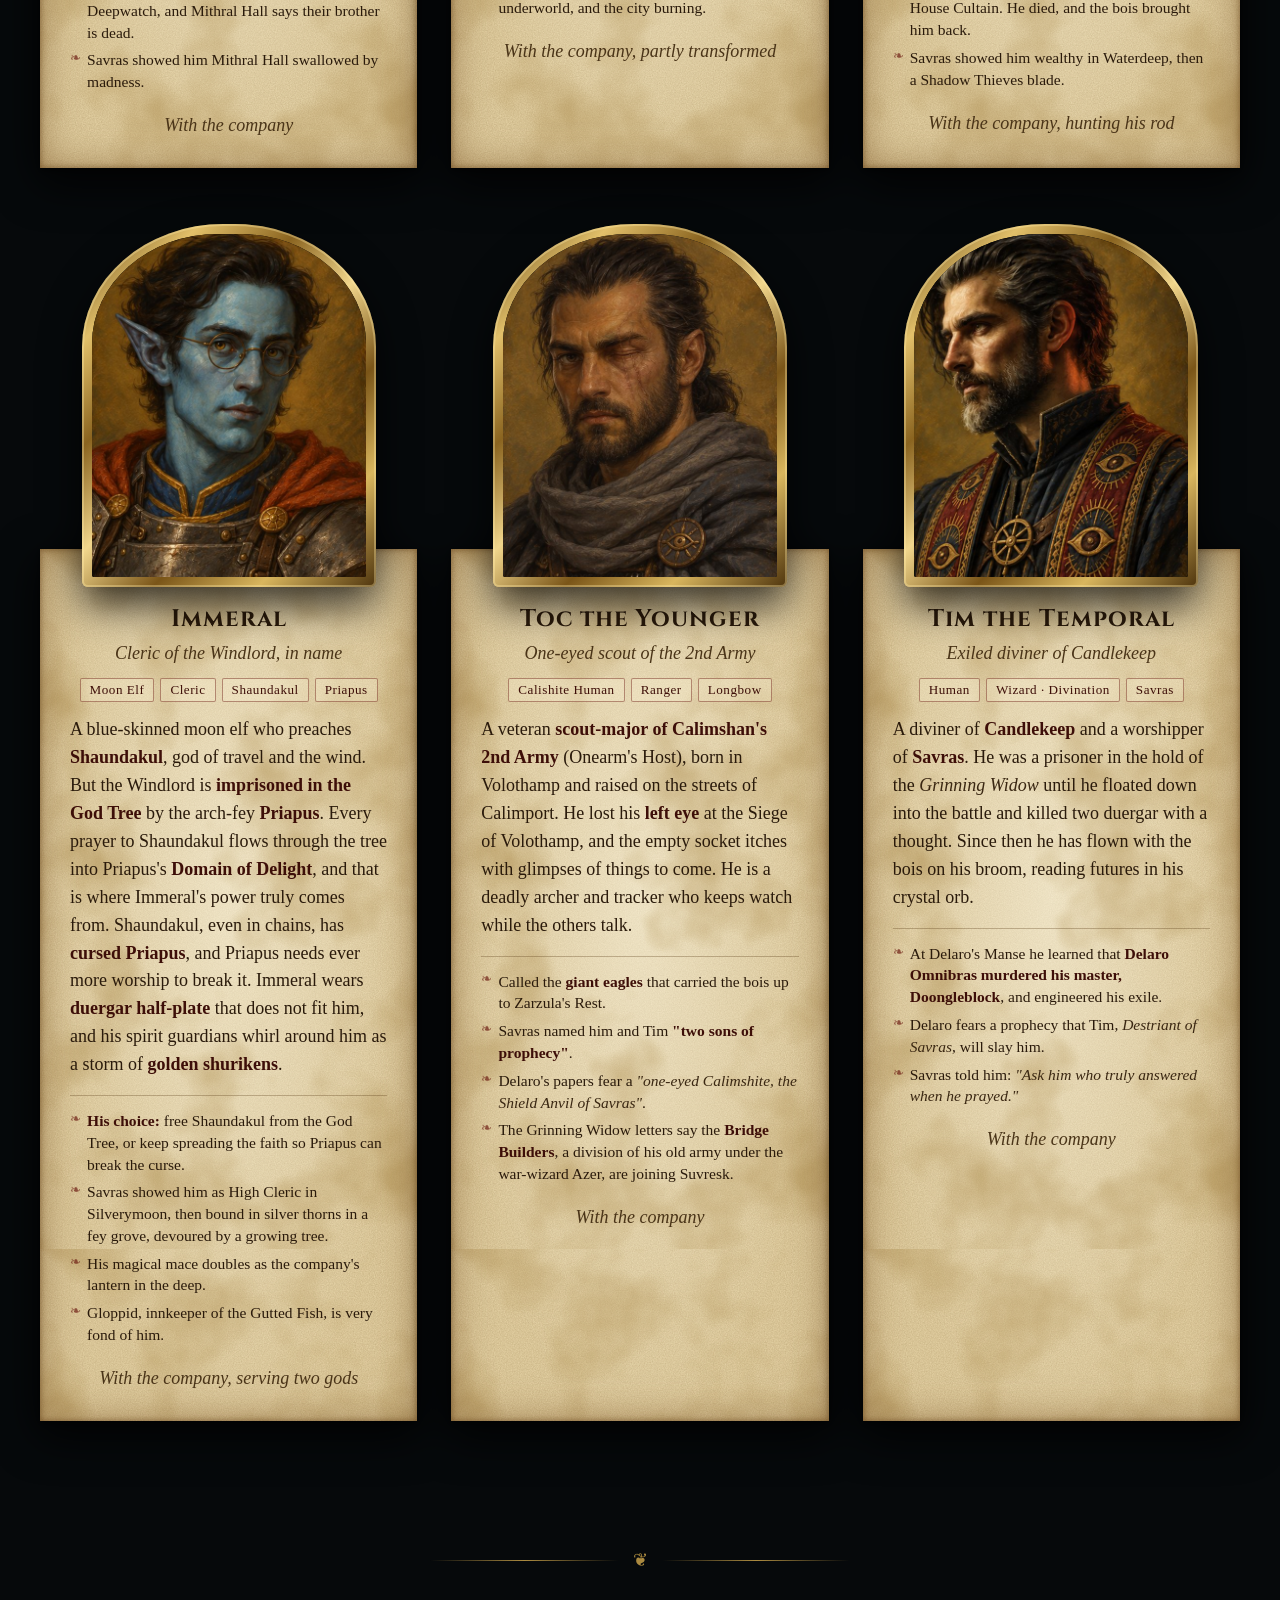
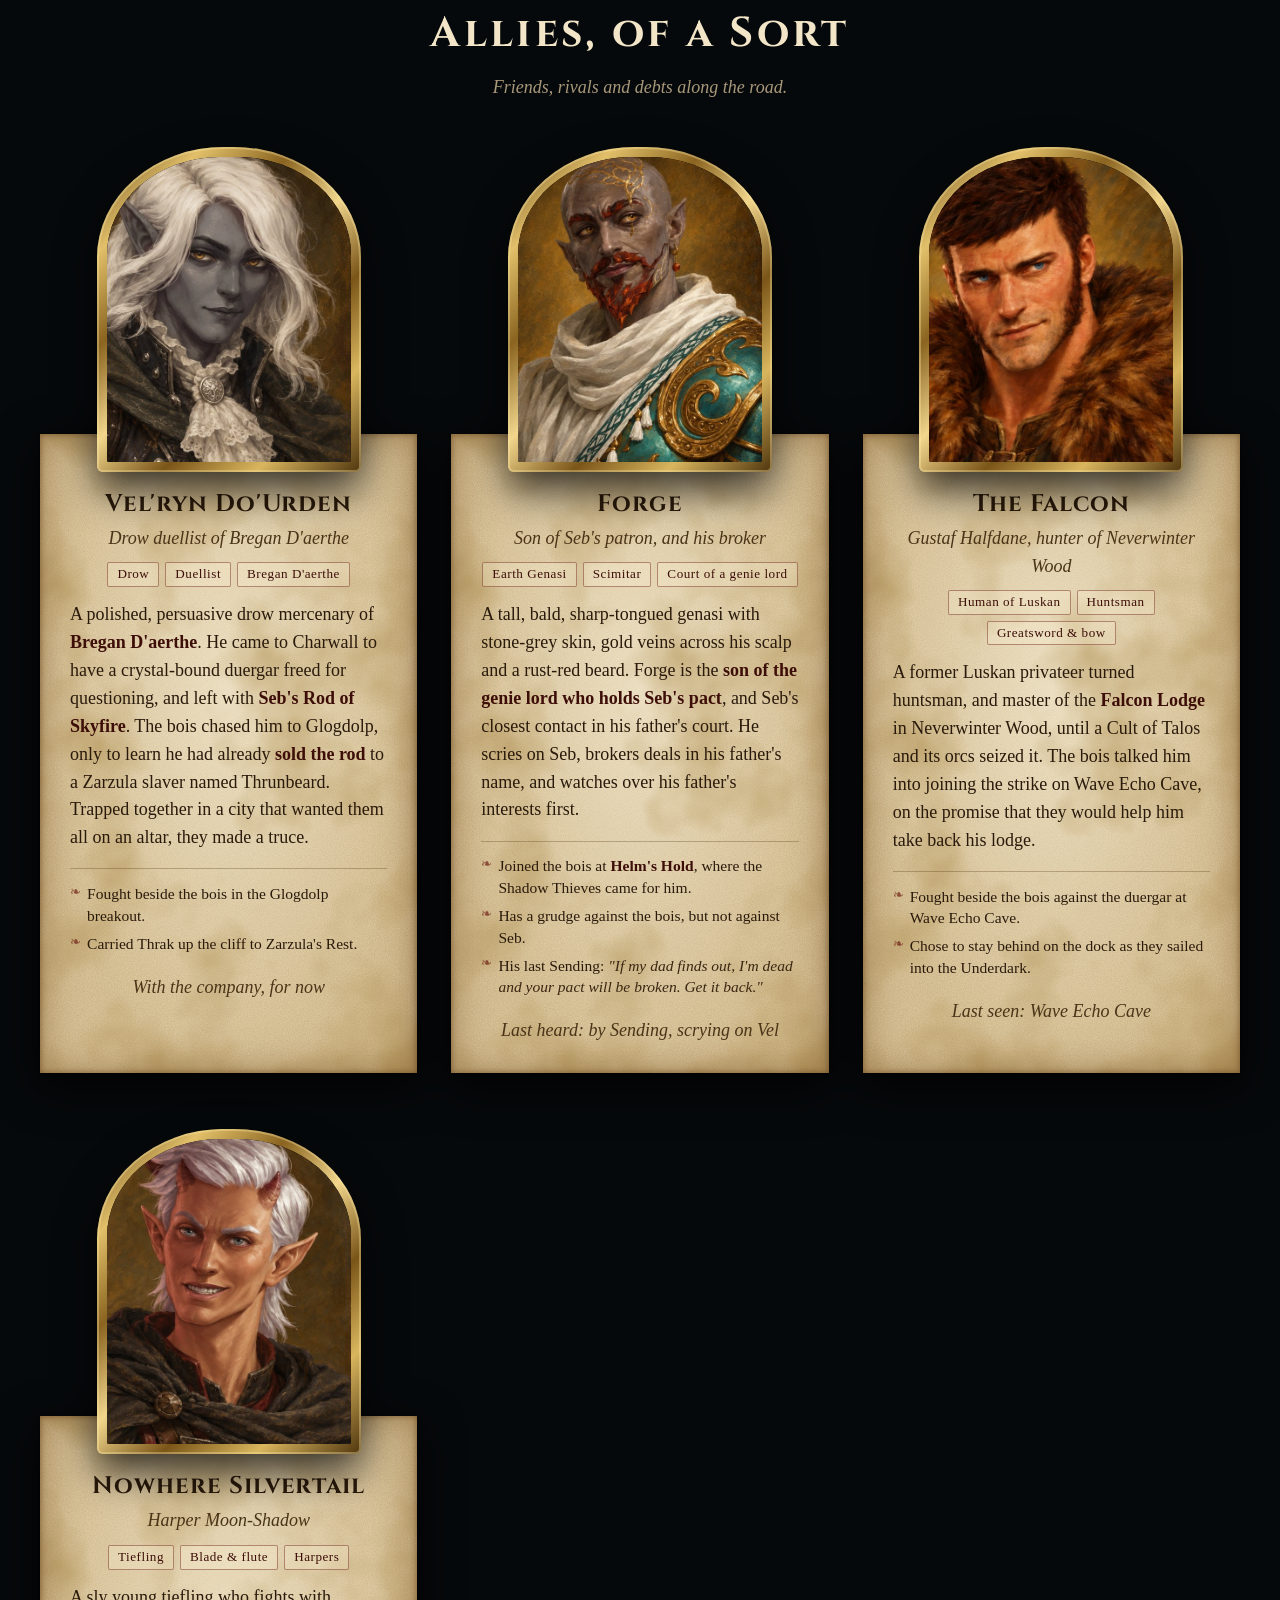
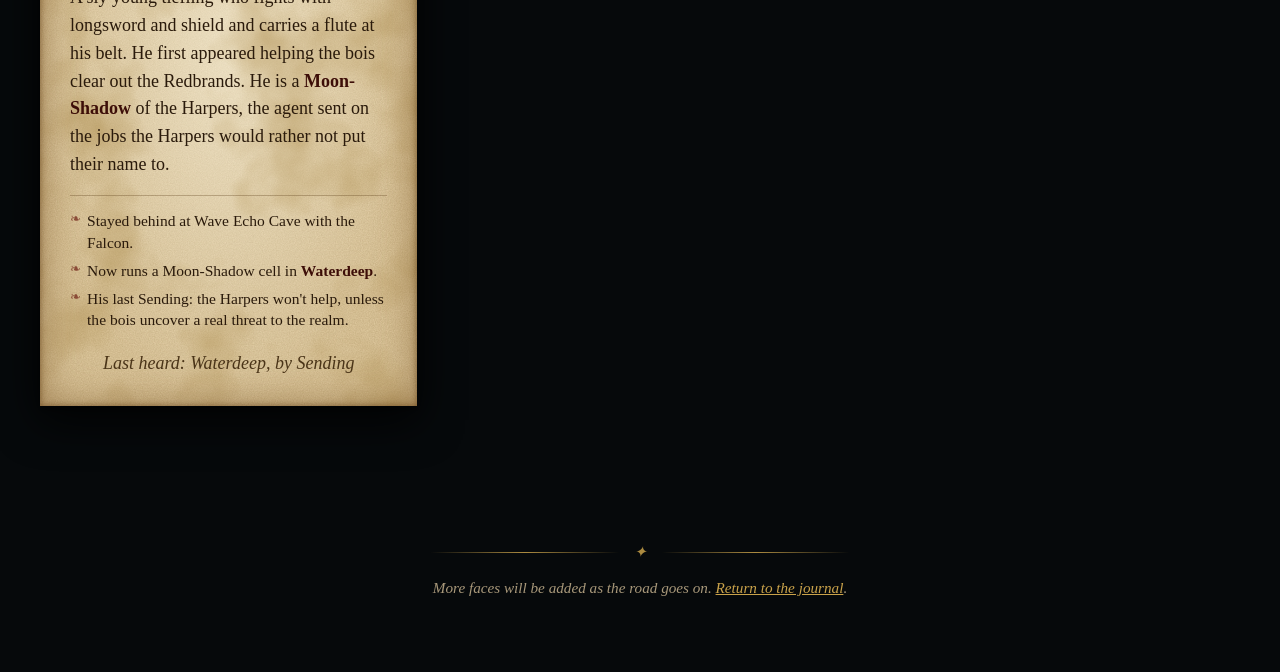
==== commit 11e6f110: "Dossier corrections: Bridge Builders, 9th Squad, Bregan D'aerthe's suspicion Co-Authored-By: Claude " ====
--- a/company.html
+++ b/company.html
@@ -15,7 +15,7 @@
 <link rel="preconnect" href="https://fonts.googleapis.com">
 <link rel="preconnect" href="https://fonts.gstatic.com" crossorigin>
 <link href="https://fonts.googleapis.com/css2?family=Cinzel:wght@500;700&family=Cinzel+Decorative:wght@700&family=IM+Fell+English:ital@0;1&family=IM+Fell+English+SC&display=swap" rel="stylesheet">
-<link rel="stylesheet" href="style.css?v=202610231310">
+<link rel="stylesheet" href="style.css?v=202610251505">
 </head>
 <body>
   <div class="backdrop" aria-hidden="true"></div>
@@ -52,7 +52,7 @@
     <figure style="margin:0"><img alt=""><p></p></figure>
   </div>
 
-  <script src="company.js?v=202610231310"></script>
+  <script src="company.js?v=202610251505"></script>
   <script>
   (function () {
     "use strict";
--- a/style.css
+++ b/style.css
@@ -107,12 +107,66 @@
     background: linear-gradient(var(--gold), transparent); animation: cue 2.4s ease-in-out infinite; }
   @keyframes cue { 0%,100% { transform: scaleY(.4); transform-origin: top; } 50% { transform: scaleY(1); } }
 
-  /* ── Chart section ── */
-  .chart-section { padding: 6vh 20px 4vh; display: grid; place-items: center; }
-  .chart-frame {
-    width: min(1100px, 100%);
-    filter: drop-shadow(0 18px 40px rgba(0,0,0,.7));
-  }
+  /* ── Chart section: the real map of the Black Loch ── */
+  .chart-section { padding: 8vh 20px 4vh; max-width: 1340px; margin: 0 auto; }
+  .chart-head { text-align: center; margin-bottom: 3vh; }
+  .chart-head h2 { font-family: var(--display); font-size: clamp(1.8rem, 5vw, 3rem); letter-spacing: .08em; margin: .2em 0; color: #f3e6c8; }
+  .chart-head p { margin: 0 auto; max-width: 720px; font-style: italic; color: var(--muted-light); }
+  .chart-layout { display: grid; grid-template-columns: minmax(0, 1fr) 300px; gap: 26px; align-items: start; }
+  .map-frame {
+    position: relative; padding: 12px;
+    background: linear-gradient(135deg, #5b3e12, #e2c06a 18%, #8a6420 34%, #f1d68c 50%, #7a5518 66%, #d9b65e 82%, #4e340d);
+    box-shadow: 0 25px 60px rgba(0,0,0,.75), inset 0 0 0 2px rgba(255, 235, 170, .35);
+  }
+  .map-frame::before { content: ""; position: absolute; inset: 7px; border: 1px solid rgba(60, 35, 5, .7); pointer-events: none; }
+  .map-svg { display: block; width: 100%; height: auto; background: #3e3d5c; }
+  .map-open {
+    position: absolute; right: 22px; bottom: 22px; font: inherit; font-family: var(--sc); font-size: .9rem; letter-spacing: .06em;
+    color: #f3e6c8; background: rgba(12, 10, 6, .78); border: 1px solid rgba(201,162,74,.6); padding: 5px 12px; cursor: pointer; border-radius: 2px;
+  }
+  .map-open:hover { color: var(--gold-bright); }
+  .chart-key .parchment { padding: 20px 18px 18px; }
+  .chart-key h3 { font-family: var(--display); margin: 0 0 .5em; font-size: 1.2rem; border-bottom: 1px solid rgba(80, 50, 15, .35); padding-bottom: .3em; }
+  .legend { list-style: none; margin: 0; padding: 0; max-height: 640px; overflow-y: auto; }
+  .legend button {
+    all: unset; box-sizing: border-box; cursor: pointer; display: grid; grid-template-columns: 26px 1fr; column-gap: 8px; width: 100%;
+    padding: 5px 4px; border-radius: 2px; color: var(--ink); line-height: 1.25;
+  }
+  .legend button:hover, .legend button:focus-visible { background: rgba(141, 28, 22, .1); outline: none; }
+  .legend .n {
+    grid-row: span 2; width: 22px; height: 22px; border-radius: 50%; display: grid; place-items: center; margin-top: 1px;
+    background: #8d1c16; color: #f7ead0; font-family: var(--display); font-size: .72rem; font-weight: 700;
+  }
+  .legend .nm { font-family: var(--sc); font-size: .95rem; }
+  .legend .ev { font-style: italic; font-size: .85rem; color: var(--ink-soft); }
+  .chart-credit { text-align: center; color: var(--muted-light); font-size: .85rem; font-style: italic; margin: 14px 0 0; }
+
+  /* map overlays (shared by every view of the chart) */
+  .map-svg .map-label { font-family: var(--display); font-weight: 700; letter-spacing: .05em; text-anchor: middle; pointer-events: none;
+    paint-order: stroke; stroke-linejoin: round; }
+  .map-svg .map-label.fix { fill: #10201f; stroke: rgba(150, 205, 195, .75); stroke-width: 3px; text-transform: uppercase; }
+  .map-svg .map-label.note { fill: #1c1430; stroke: rgba(200, 190, 230, .55); stroke-width: 2.5px; font-style: italic; font-family: var(--serif); font-weight: 400; }
+  .map-svg .map-label.realm { fill: #0d2a6a; stroke: rgba(170, 200, 240, .5); stroke-width: 2.5px; font-style: italic; font-family: var(--serif); font-weight: 400; letter-spacing: .12em; }
+  .map-svg .route-shadow { fill: none; stroke: rgba(20, 0, 0, .45); stroke-width: 6.5; stroke-linecap: round; stroke-linejoin: round; }
+  .map-svg .route { fill: none; stroke: #d0261a; stroke-width: 3.4; stroke-linecap: round; stroke-linejoin: round; stroke-dasharray: 10 5; }
+  .map-svg .stop { cursor: pointer; }
+  .map-svg .stop .dot { fill: #8d1c16; stroke: #f7ead0; stroke-width: 2.2; }
+  .map-svg .stop .num { fill: #f7ead0; font-family: var(--display); font-weight: 700; font-size: 11px; text-anchor: middle; pointer-events: none; }
+  .map-svg .stop .ring { fill: none; stroke: #ff6a4a; stroke-width: 2.5; opacity: 0; }
+  .map-svg .stop:hover .dot, .map-svg .stop:focus-visible .dot { fill: #c62f1f; stroke-width: 3; }
+  .map-svg .stop:focus { outline: none; }
+  .map-svg .stop.future { opacity: .0; pointer-events: none; }
+  .map-svg .stop.active .dot { fill: #e0402c; }
+  .map-svg .stop.active .ring { opacity: 1; animation: ring 1.8s ease-out infinite; transform-box: fill-box; transform-origin: center; }
+  @keyframes ring { from { transform: scale(1); opacity: .9; } to { transform: scale(2.8); opacity: 0; } }
+
+  /* full-screen chart */
+  .full-map { position: fixed; inset: 0; z-index: 60; background: rgba(3, 4, 6, .94); display: grid; place-items: center; padding: 3vh 2vw; }
+  .full-map[hidden] { display: none !important; }
+  .full-map-scroll { max-width: 100%; max-height: 92vh; overflow: auto; -webkit-overflow-scrolling: touch; box-shadow: 0 0 0 8px #8a6420, 0 30px 80px rgba(0,0,0,.8); }
+  .full-map .map-svg { width: min(96vw, calc(92vh * 1400 / 1098)); }
+  .full-map .close { position: absolute; top: calc(10px + env(safe-area-inset-top, 0px)); right: 16px; z-index: 2; font: 2.2rem/1 var(--display); color: var(--gold); background: rgba(0,0,0,.5); border: 0; cursor: pointer; width: 44px; height: 44px; border-radius: 50%; }
+
   .chart-sheet {
     position: relative; padding: clamp(14px, 3vw, 34px);
     background:
@@ -123,25 +177,26 @@
     color: var(--ink);
     box-shadow: inset 0 0 70px rgba(90, 55, 15, .65);
   }
-  .chart-sheet h2 {
-    font-family: var(--display); text-align: center; margin: 0 0 4px;
-    font-size: clamp(1.3rem, 3vw, 2rem); letter-spacing: .06em;
-  }
-  .chart-sheet .chart-note { text-align: center; font-style: italic; color: var(--ink-soft); margin: 0 0 10px; font-size: .95rem; }
-  .chart-svg { width: 100%; height: auto; display: block; }
-  .chart-svg .loch { fill: rgba(30, 55, 60, .22); stroke: rgba(60, 40, 15, .65); stroke-width: 2.5; }
-  .chart-svg .loch-label { font-family: var(--display); font-size: 34px; fill: rgba(60, 40, 15, .35); letter-spacing: 10px; }
-  .chart-svg .route { fill: none; stroke: #7a1d12; stroke-width: 3.2; stroke-dasharray: 2 9; stroke-linecap: round; }
-  .chart-svg .route-ghost { fill: none; stroke: rgba(90, 60, 25, .25); stroke-width: 2; stroke-dasharray: 2 9; stroke-linecap: round; }
-  .chart-svg .node circle { fill: #e9d7a8; stroke: #3c260c; stroke-width: 2.5; }
-  .chart-svg .node.visited circle { fill: #7a1d12; }
-  .chart-svg .node.active circle { fill: #c62f1f; stroke: #2a1a0b; }
-  .chart-svg .node.active .ring { fill: none; stroke: #c62f1f; stroke-width: 2; animation: ring 1.8s ease-out infinite; transform-box: fill-box; transform-origin: center; }
-  @keyframes ring { from { transform: scale(1); opacity: .9; } to { transform: scale(3.2); opacity: 0; } }
-  .chart-svg .node text { font-family: var(--sc); font-size: 19px; fill: #2a1a0b; paint-order: stroke; stroke: rgba(235, 220, 180, .85); stroke-width: 4px; }
-  .chart-svg .node { cursor: pointer; }
-  .chart-svg .node:hover circle, .chart-svg .node:focus-visible circle { stroke: #9a1a10; stroke-width: 4; }
-  .chart-svg .compass text { font-family: var(--display); font-size: 16px; fill: rgba(60,40,15,.7); }
+
+  /* ── Dossier: the web around Suvresk ── */
+  .dossier { padding: 8vh 20px 4vh; max-width: 1240px; margin: 0 auto; }
+  .dossier-grid { display: grid; grid-template-columns: repeat(auto-fit, minmax(310px, 1fr)); gap: 40px 28px; }
+  .dossier-card { position: relative; transition: transform .4s ease; }
+  .dossier-card .pin {
+    position: absolute; top: -9px; left: 50%; transform: translateX(-50%); z-index: 2; width: 20px; height: 20px; border-radius: 50%;
+    background: radial-gradient(circle at 35% 30%, #e0604c, #8d1c16 60%, #3e0806); box-shadow: 0 3px 6px rgba(0,0,0,.6);
+  }
+  .dossier-card .parchment { padding-top: 30px; }
+  .dossier-card h3 { font-family: var(--display); font-size: 1.3rem; margin: 0; }
+  .dossier-card .role { font-style: italic; color: var(--ink-soft); margin: .1em 0 .6em; font-size: .95rem; }
+  .dossier-card p { margin: 0 0 .6em; font-size: 1rem; line-height: 1.5; }
+  .dossier-card .ties { display: flex; flex-wrap: wrap; gap: 6px; align-items: baseline; margin: .7em 0 .5em; padding-top: .6em; border-top: 1px dashed rgba(141, 28, 22, .45); }
+  .dossier-card .ties .lbl { font-family: var(--sc); font-size: .82rem; color: #8d1c16; margin-right: 2px; }
+  .dossier-card .ties a { font-family: var(--sc); font-size: .82rem; color: #3d0e08; text-decoration: none; border: 1px solid rgba(141, 28, 22, .45); padding: 0 8px; border-radius: 2px; background: rgba(255, 245, 220, .3); }
+  .dossier-card .ties a:hover { background: rgba(141, 28, 22, .15); }
+  .dossier-card .source { font-size: .85rem; color: var(--ink-soft); font-style: italic; margin: 0; }
+  .dossier-card.flash { animation: flash 1.4s ease; }
+  @keyframes flash { 0%, 100% { filter: none; } 30% { filter: drop-shadow(0 0 18px rgba(240, 200, 110, .9)); } }
 
   /* ── Timeline ── */
   .timeline { position: relative; padding: 2vh 20px 10vh; max-width: 1240px; margin: 0 auto; }
@@ -298,9 +353,9 @@
     font: inherit; font-family: var(--sc); font-size: .8rem; background: transparent; color: var(--wax);
     border: 1px solid rgba(141, 28, 22, .55); padding: 1px 8px; cursor: pointer; border-radius: 2px;
   }
-  .mini-chart.collapsed .chart-svg { display: none; }
-  .mini-chart .chart-svg .node text { display: none; }
-  .mini-chart .chart-svg .loch-label { display: none; }
+  .mini-chart.collapsed .map-svg { display: none; }
+  .mini-chart .map-svg { aspect-ratio: 380 / 270; height: auto; border: 1px solid rgba(60, 35, 5, .6); }
+  .mini-chart .map-svg .stop .num { font-size: 10px; }
 
   /* ── Lightbox ── */
   .lightbox {
@@ -324,8 +379,17 @@
     .frame { padding: 8px; }
     .parchment { padding: 22px 20px 24px; }
     .mini-chart { width: 220px; right: 10px; bottom: calc(10px + env(safe-area-inset-bottom, 0px)); }
+    .chart-layout { grid-template-columns: 1fr; }
+    .legend { max-height: none; columns: 2; column-gap: 18px; }
+    .legend li { break-inside: avoid; }
+    .map-frame { padding: 7px; }
+    .map-open { right: 12px; bottom: 12px; font-size: .8rem; }
   }
   @media (max-width: 520px) {
+    .legend { columns: 1; }
+    .full-map { padding: 0; }
+    .full-map-scroll { max-height: 100vh; max-height: 100dvh; box-shadow: none; }
+    .full-map .map-svg { width: 1300px; }
     .mini-chart { width: auto; left: auto; }
     .mini-chart:not(.collapsed) { width: calc(100vw - 20px); }
   }
@@ -333,7 +397,8 @@
   @media (prefers-reduced-motion: reduce) {
     html { scroll-behavior: auto; }
     .reveal { opacity: 1; transform: none; transition: none; }
-    .mote, .scroll-cue span, .chart-svg .node.active .ring { animation: none; display: none; }
+    .mote, .scroll-cue span { animation: none; display: none; }
+    .map-svg .stop.active .ring { animation: none; }
   }
 
 /* ── Site navigation (shared) ── */
@@ -407,3 +472,8 @@
   .site-nav a { padding: 5px 11px; font-size: .82rem; }
   .roster-grid { grid-template-columns: 1fr; }
 }
+
+/* Ink corrections in the ledger: struck-through entries with a red note */
+.parchment s.struck { text-decoration: line-through; text-decoration-color: #b3160c; text-decoration-thickness: 2px; color: rgba(42, 26, 11, .55); }
+.parchment s.struck strong { color: rgba(61, 14, 8, .55); }
+.parchment .correction { color: #b3160c; font-style: italic; white-space: nowrap; }
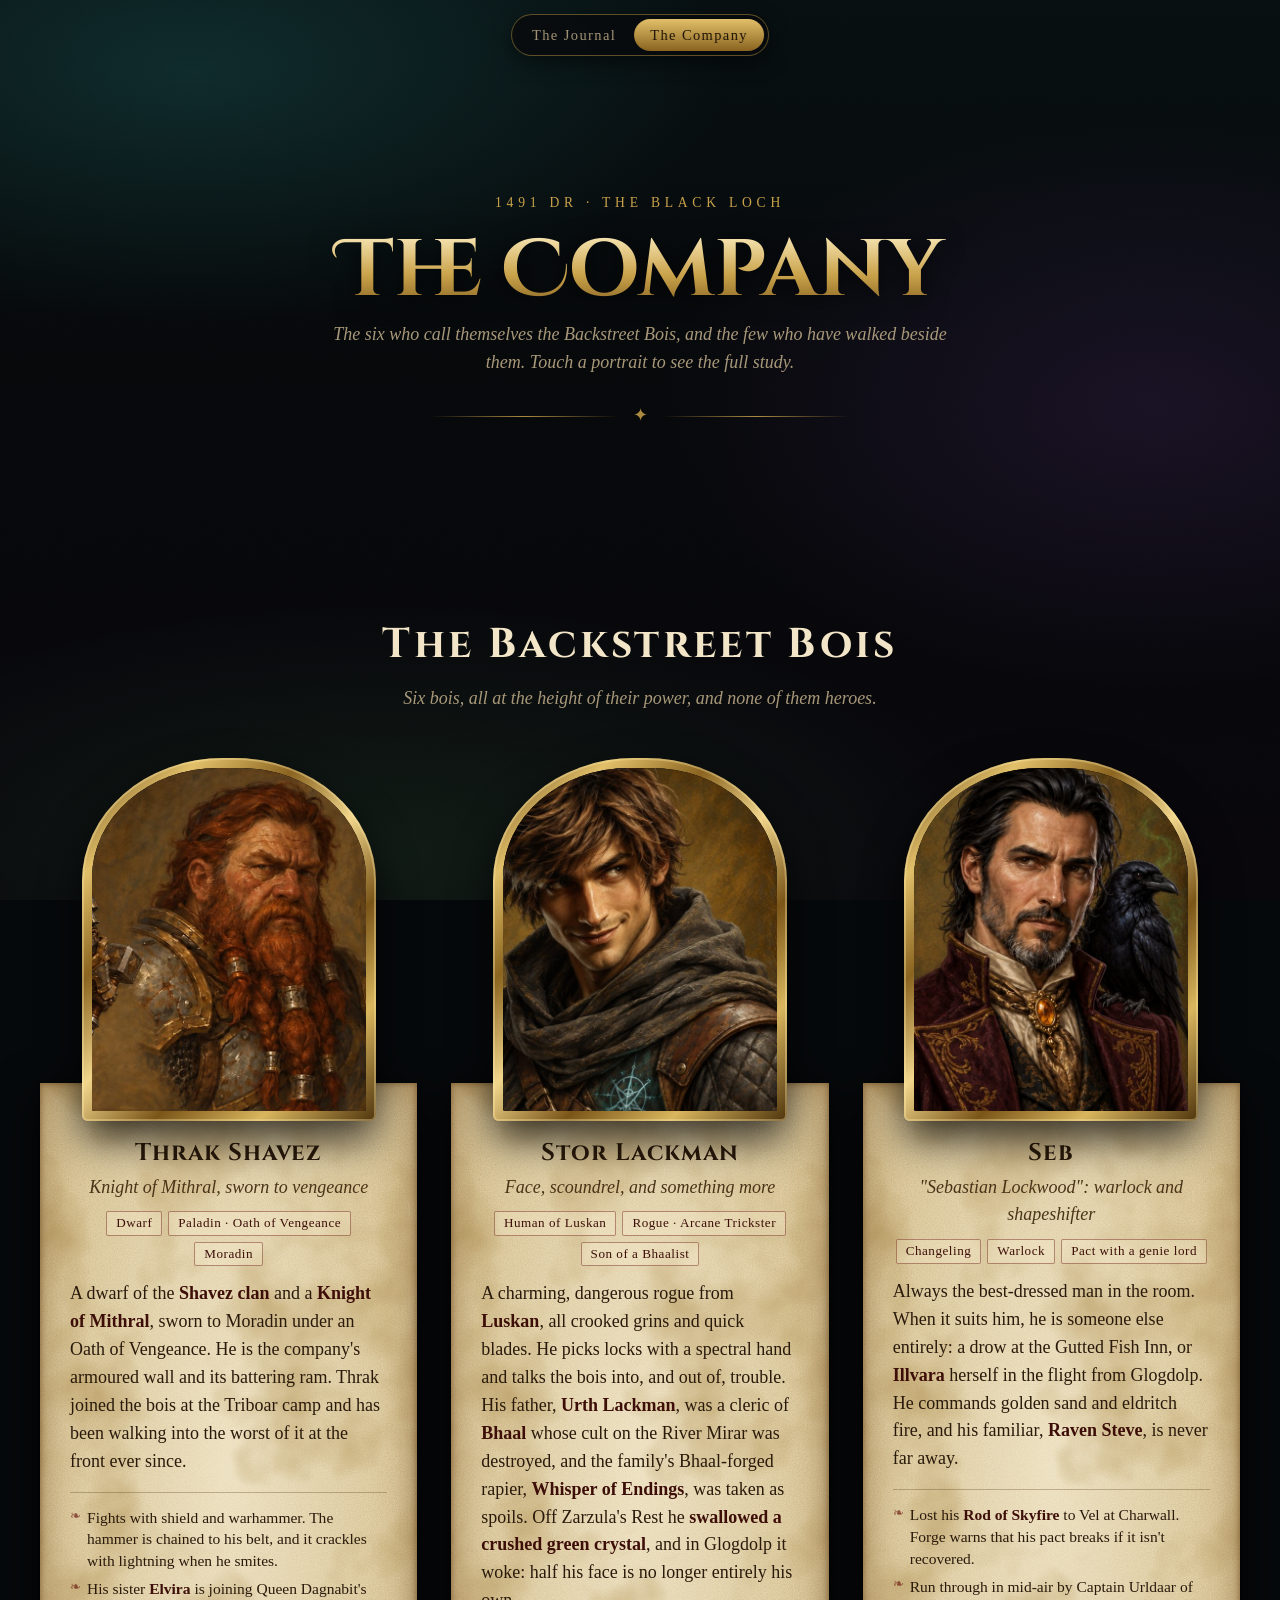
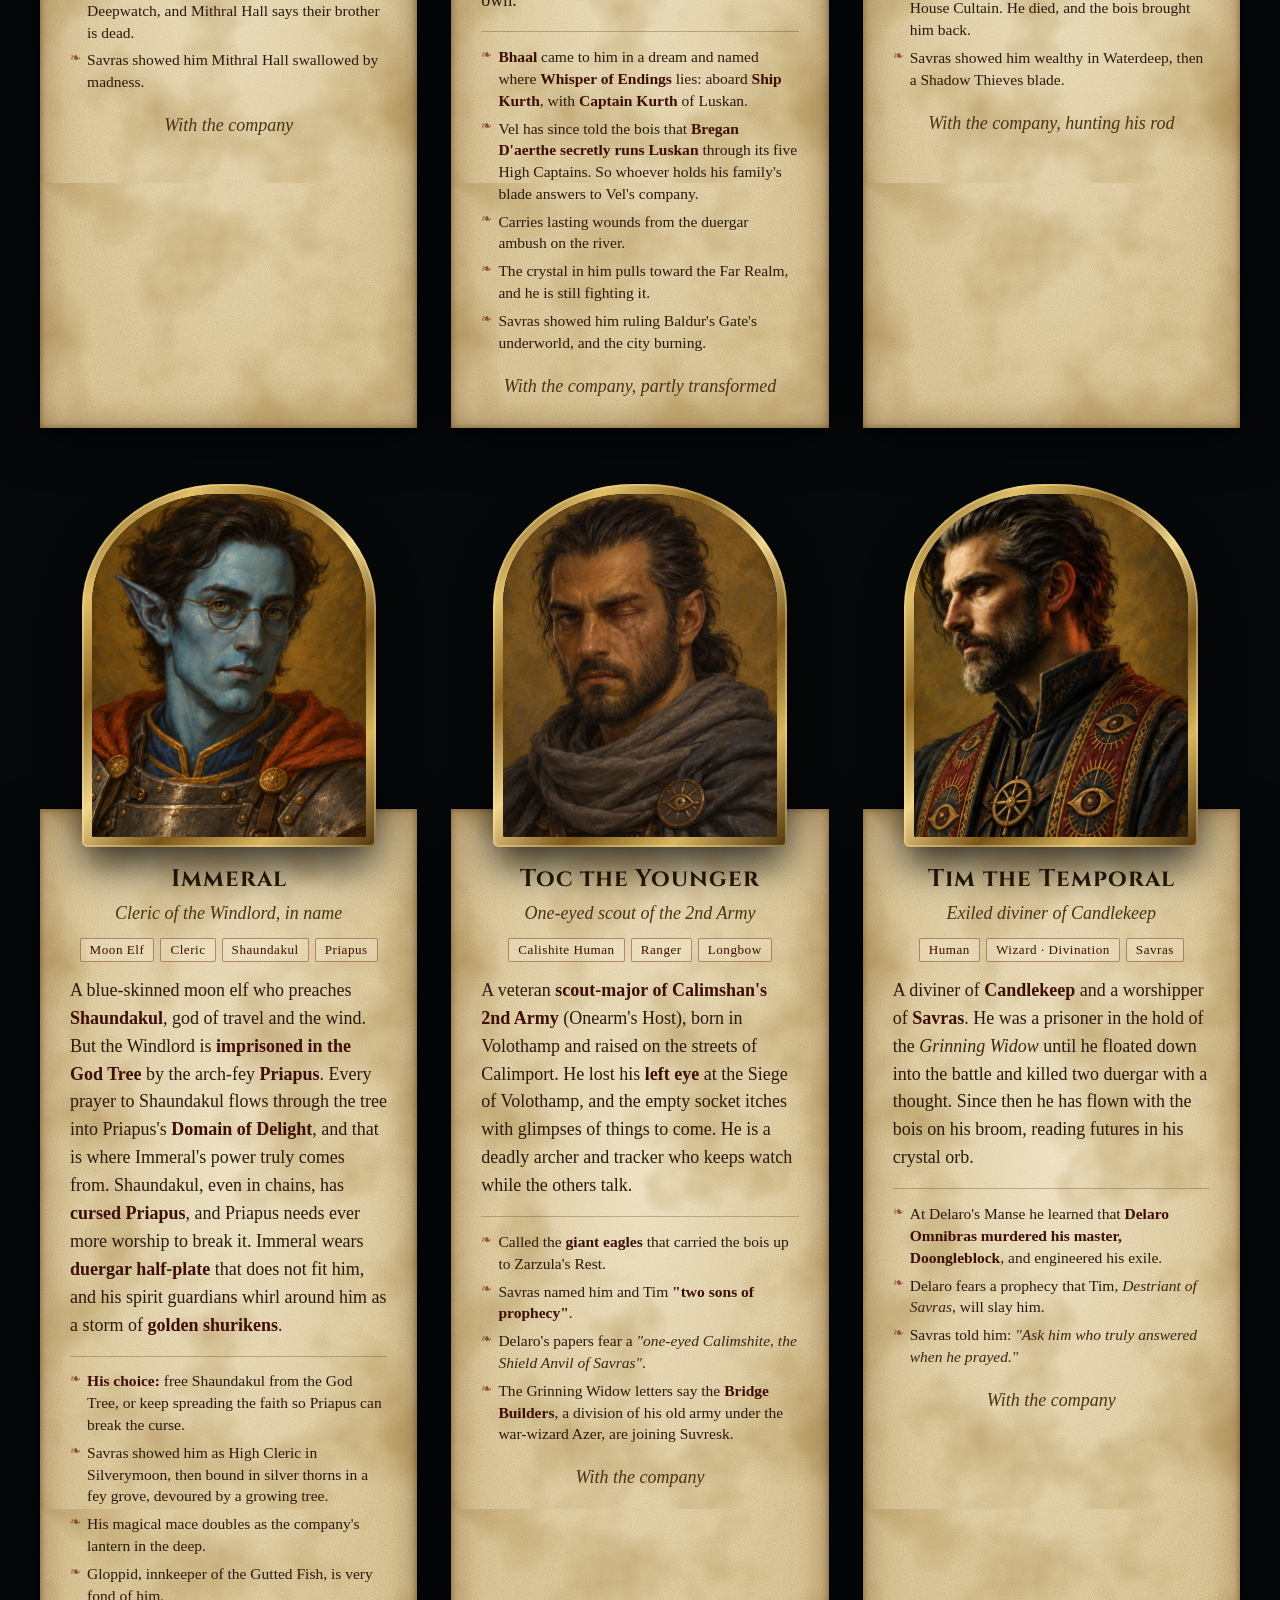
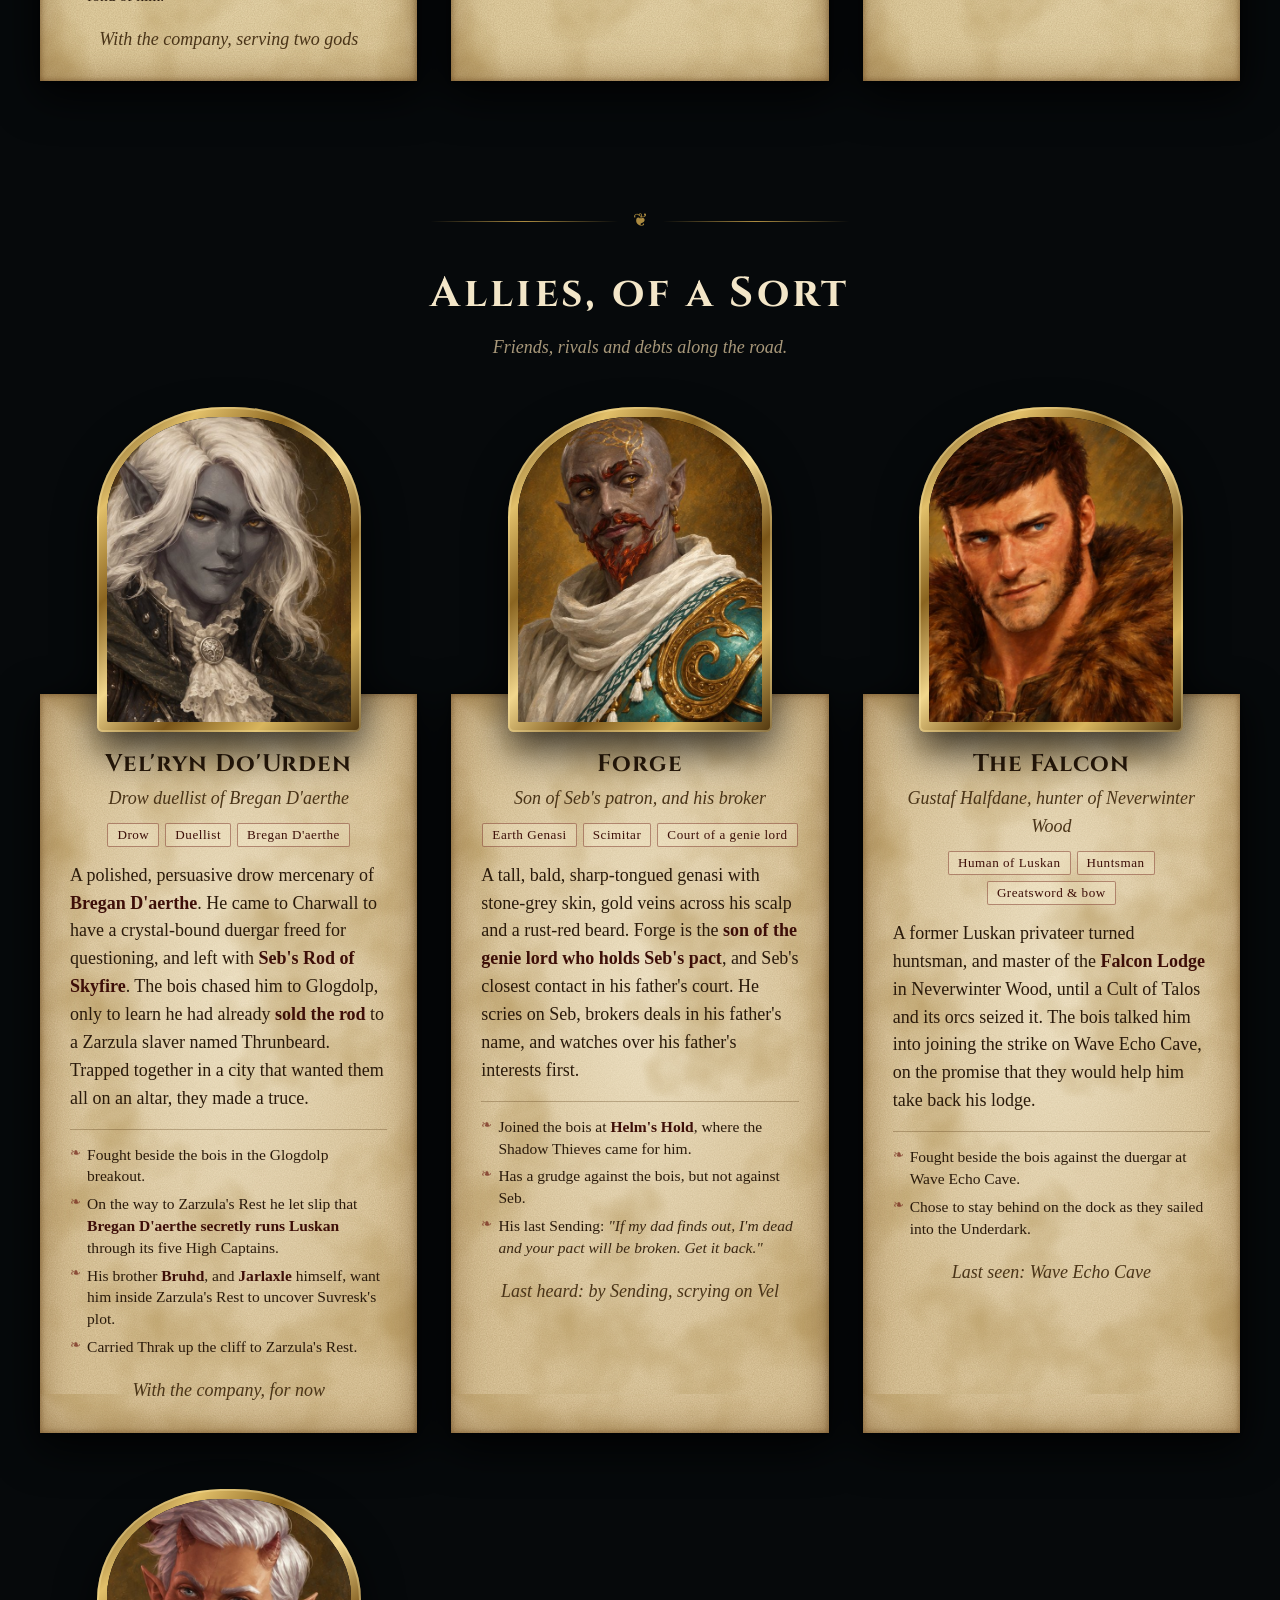
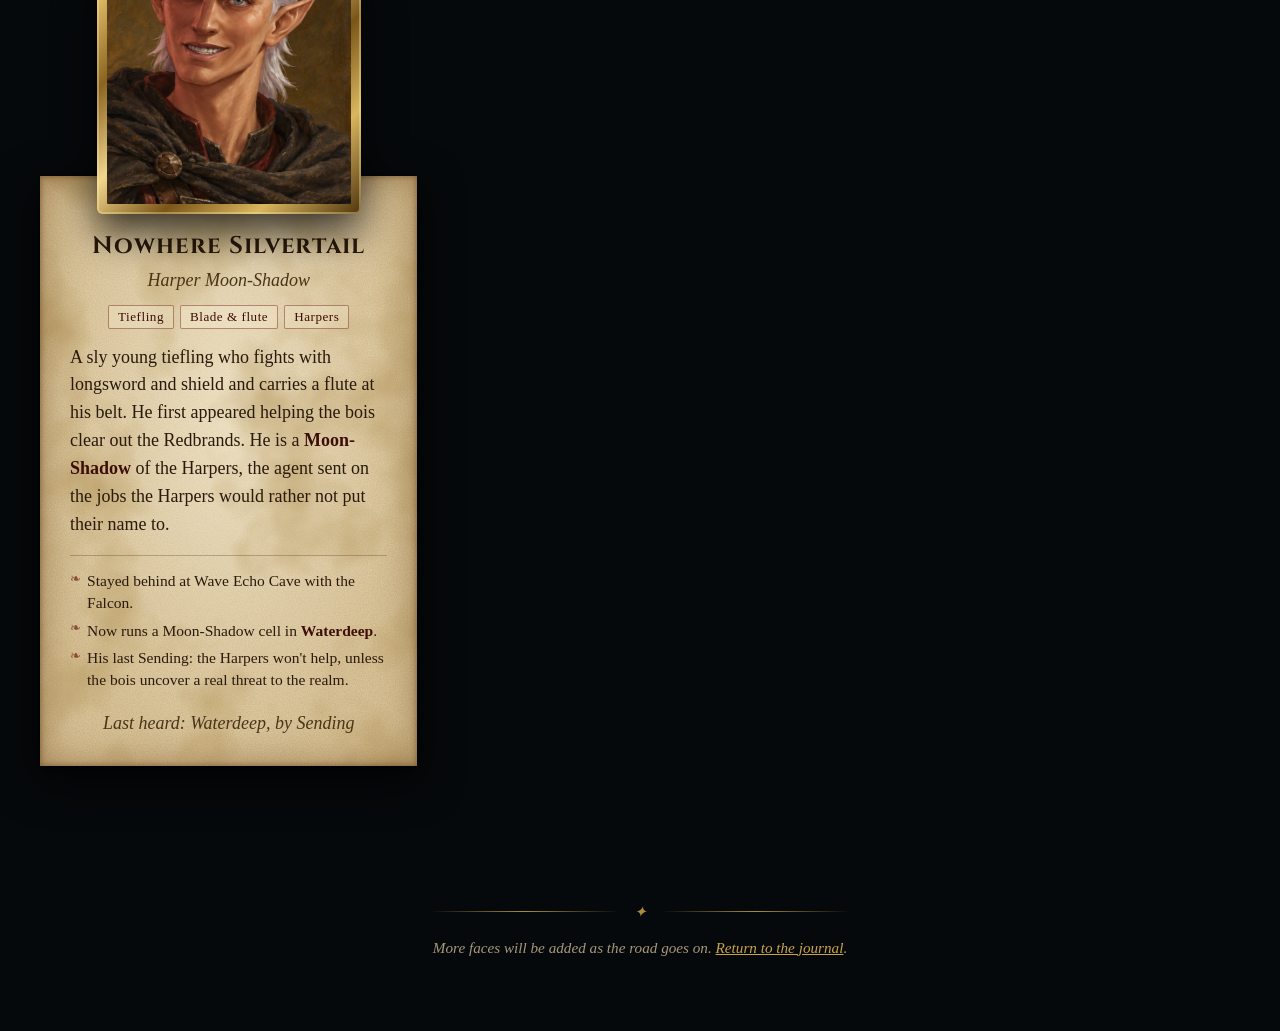
==== commit 7d981229: "Stor's rapier, Bhaal's dream and Vel's Luskan revelation Co-Authored-By: Claude Opus 5.5 <noreply@an" ====
--- a/company.html
+++ b/company.html
@@ -15,7 +15,7 @@
 <link rel="preconnect" href="https://fonts.googleapis.com">
 <link rel="preconnect" href="https://fonts.gstatic.com" crossorigin>
 <link href="https://fonts.googleapis.com/css2?family=Cinzel:wght@500;700&family=Cinzel+Decorative:wght@700&family=IM+Fell+English:ital@0;1&family=IM+Fell+English+SC&display=swap" rel="stylesheet">
-<link rel="stylesheet" href="style.css?v=202610251505">
+<link rel="stylesheet" href="style.css?v=202610261931">
 </head>
 <body>
   <div class="backdrop" aria-hidden="true"></div>
@@ -52,7 +52,7 @@
     <figure style="margin:0"><img alt=""><p></p></figure>
   </div>
 
-  <script src="company.js?v=202610251505"></script>
+  <script src="company.js?v=202610261931"></script>
   <script>
   (function () {
     "use strict";
